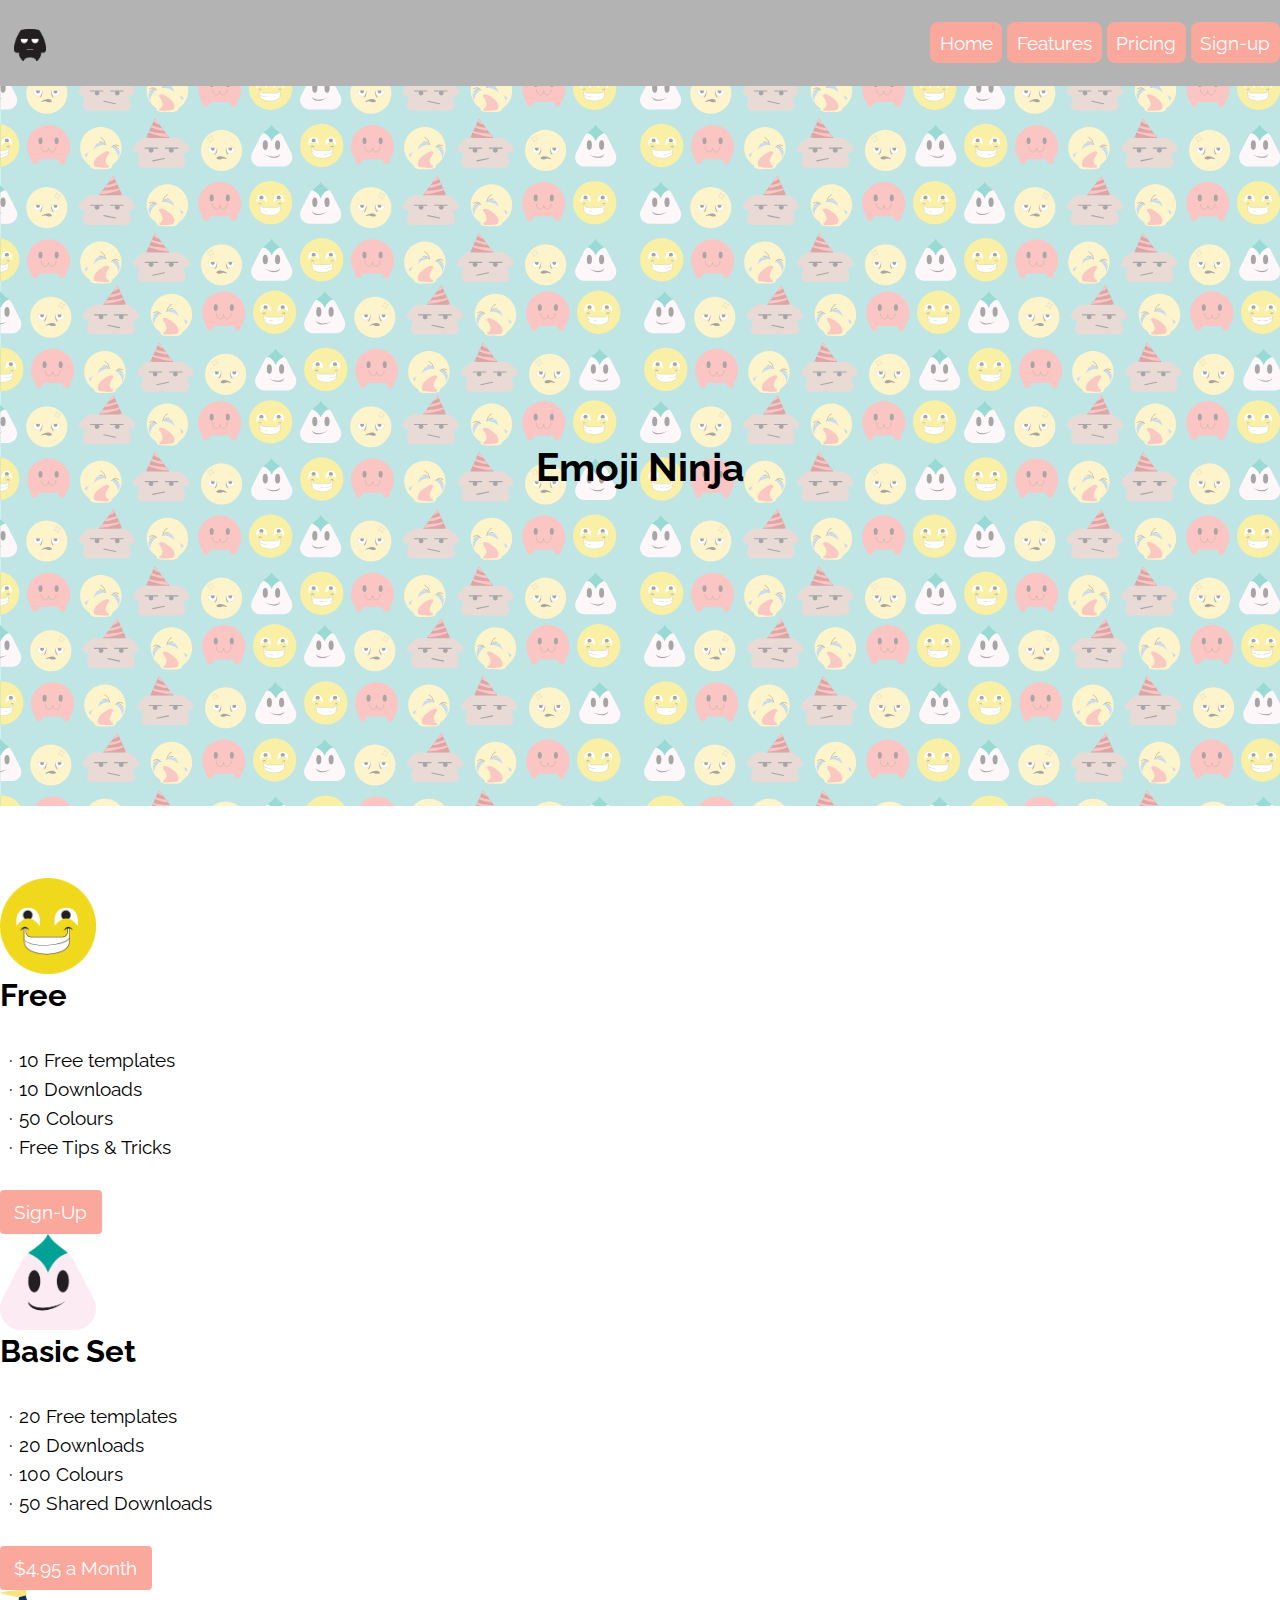
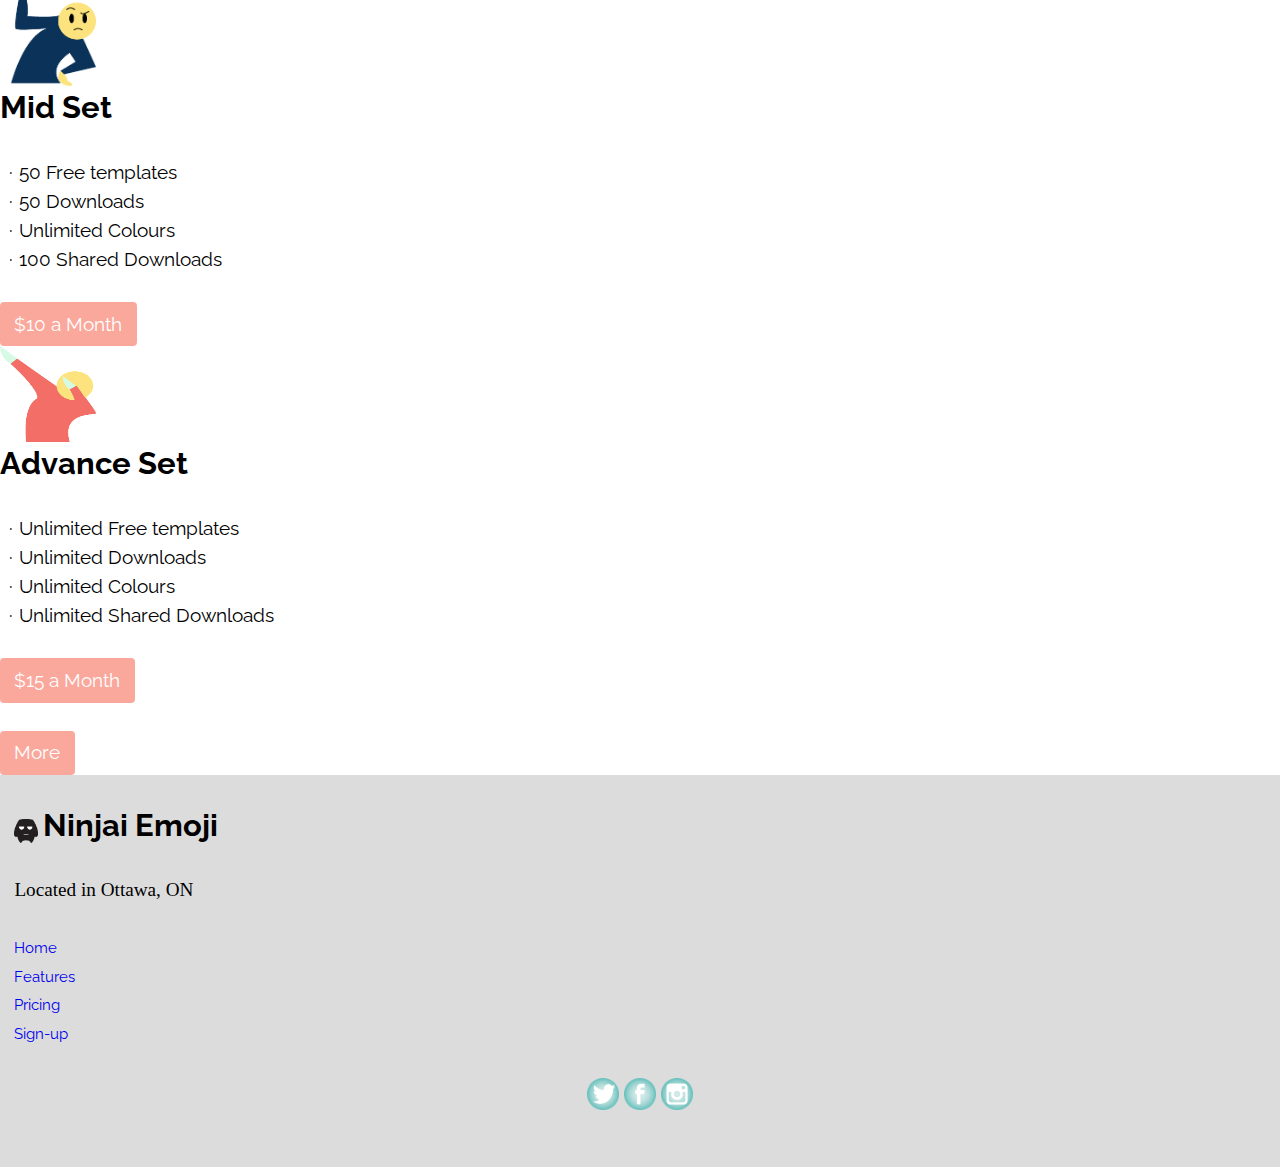
==== pricing.html @ eccdbd59 "fixing pricing page" ====
<!DOCTYPE html>
<html lang="en-ca">
<head>
  <meta charset="utf-8">
  <title>pricing</title>
  <meta name="viewport" content="width=device-width,initial-scale=1">
  <link href="css/modules.css" rel="stylesheet">
  <link href="css/grid.css" rel="stylesheet">
  <link href="css/type.css" rel="stylesheet">
  <link href="css/main.css" rel="stylesheet">
  <link href="https://fonts.googleapis.com/css?family=Raleway:400,700" rel="stylesheet">
</head>
<body>

  <header class="nav pin push-0 pad-t">
    <div class="grid">
      <div class="unit xs-1-2 s-1-2 m-1-2 l-1-2">
        <a href="index.html">
          <i class="gutter-1-2">
            <img class="icon i-32" src="images/logo-icon.png" alt="">
          </i>
        </a>
      </div>
      <div class="unit xs-1-2 s-1-2 unit-m-hidden unit-l-hidden gutter-1-2">
        <nav class="right">
          <div class="dropdown push-1-2">
            <button class="dropbtn">Menu</button>
            <ul class="dropdown-content">
              <li><a href="index.html">Home</a></li>
              <li><a href="tour.html">Features</a></li>
              <li><a href="">Pricing</a></li>
              <li><a href="sign-up.html">Sign-up</a></li>
            </ul>
          </div>
        </nav>
      </div>
      <div class="unit unit-xs-hidden unit-s-hidden m-1-2 l-1-2">
        <nav class="right">
          <ul class="list-group-inline">
            <li><a class="btn btn-link" href="index.html">Home</a></li>
            <li><a class="btn btn-link" href="tour.html">Features</a></li>
            <li><a class="btn btn-link" href="">Pricing</a></li>
            <li><a class="btn btn-link" href="sign-up.html">Sign-up</a></li>
          </ul>
        </nav>
      </div>
    </div>
  </header>

  <main>

    <section class="banner push-1-2 pad-b-2 relative">
      <div class="embed embed-16by9">
        <img class="embed-item" src="images/background-pricing.svg" alt="">
      </div>
      <div class="absolute pin-c w-1 gutter-1-2 center-flow">
        <h1 class="push-1-2 zetta">Emoji Ninja</h1>
      </div>
    </section>

    <section>
      <ul>
        <li class="card">
          <div>
            <i>
              <img class="icon i-96" src="images/icons-happy.png" alt="">
            </i>
            <h2>Free</h2>
            <ul>
              <li>10 Free templates</li>
              <li>10 Downloads</li>
              <li>50 Colours</li>
              <li>Free Tips & Tricks</li>
            </ul>
            <div>
              <a class="btn text-center" href="sign-up.html">Sign-Up</a>
            </div>
          </div>
        </li>

        <li class="card">
          <div>
            <i>
              <img class="icon i-96" src="images/icons-werid.png" alt="">
            </i>
            <h2>Basic Set</h2>
            <ul>
              <li>20 Free templates</li>
              <li>20 Downloads</li>
              <li>100 Colours</li>
              <li>50 Shared Downloads</li>
            </ul>
            <div>
              <a class="btn text-center" href="sign-up.html">$4.95 a Month</a>
            </div>
          </div>
        </li>

        <li class="card">
          <div>
            <i>
              <img class="icon i-96" src="images/icons-what.png" alt="">
            </i>
            <h2>Mid Set</h2>
            <ul>
              <li>50 Free templates</li>
              <li>50 Downloads</li>
              <li>Unlimited Colours</li>
              <li>100 Shared Downloads</li>
            </ul>
            <div>
              <a class="btn text-center" href="sign-up.html">$10 a Month</a>
            </div>
          </div>
        </li>

        <li class="card">
          <div>
            <i>
              <img class="icon i-96" src="images/icons-dab.png" alt="">
            </i>
            <h2>Advance Set</h2>
            <ul>
              <li>Unlimited Free templates</li>
              <li>Unlimited Downloads</li>
              <li>Unlimited Colours</li>
              <li>Unlimited Shared Downloads</li>
            </ul>
            <div>
              <a class="btn text-center" href="sign-up.html">$15 a Month</a>
            </div>
          </div>
        </li>
      </ul>
      <div>
        <a class="btn text-center" href="pricing.html">More</a>
      </div>
    </section>

  </main>

  <footer class="pad-t gutter-1-2 pad-b">

    <i class="inline-block">
      <img class="icon i-24" src="images/logo-icon.png" alt="">
    </i>

    <h2 class="inline-block">Ninjai Emoji</h2>

    <p>Located in Ottawa, ON</p>
    <nav class="micro">
      <ul class="list-group">
        <li><a href="index.html">Home</a></li>
        <li><a href="tour.html">Features</a></li>
        <li><a href="pricing.html">Pricing</a></li>
        <li><a href="sign-up.html">Sign-up</a></li>
      </ul>
    </nav>
    <div class="center-flow push">
      <i>
        <img class="icon i-32" src="images/icons-twitter.png" alt="">
      </i>
      <i>
        <img class="icon i-32" src="images/icons-facebook.png" alt="">
      </i>
      <i>
        <img class="icon i-32" src="images/icons-instagram.png" alt="">
      </i>
    </div>
  </footer>

</body>
</html>
---- css/modules.css ----
/*
 * Modulifier || Code released under the UNLICENSE
 * Code under other copyrights & licenses listed below.
 * https://modulifier.web-dev.tools/#responsive;images;list-group;embed;media-object;icons;hidden;positioning;nice-lists;forms;buttons;accessibility;print
 */

@-moz-viewport { width: device-width; scale: 1; }
@-ms-viewport { width: device-width; scale: 1; }
@-o-viewport { width: device-width; scale: 1; }
@-webkit-viewport { width: device-width; scale: 1; }
@viewport { width: device-width; scale: 1; }

html {
  box-sizing: border-box;
  -moz-text-size-adjust: 100%;
  -ms-text-size-adjust: 100%;
  -webkit-text-size-adjust: 100%;
  text-size-adjust: 100%;
}

*, *::before, *::after {
  box-sizing: inherit;
}

body {
  margin: 0;
}

article,
aside,
details,
figcaption,
figure,
footer,
header,
main,
menu,
nav,
section,
summary {
  display: block;
}

audio,
canvas,
progress,
video {
  display: inline-block;
  vertical-align: baseline;
}

template {
  display: none;
}

details {
  cursor: pointer;
}

audio:not([controls]) {
  display: none;
  height: 0;
}

a,
area,
button,
input,
label,
select,
textarea,
[tabindex] {
  -ms-touch-action: manipulation;
  touch-action: manipulation;
}

img {
  border: 0;
}

.img-flex {
  display: block;
  width: 100%;
}

svg {
  fill: currentColor;
}

svg:not(:root) {
  overflow: hidden;
}

svg.img-flex {
  width: 100%;
  height: 100%;
}

.image-replacement, .ir {
  overflow: hidden;
  direction: ltr;
  text-align: left;
  text-indent: 100%;
  white-space: nowrap;
}

.list-group, .list-group-inline, .list-group--inline {
  padding-left: 0;
  list-style-type: none;
}

.list-group > dd {
  margin-left: 0;
}

.list-group-inline::before,
.list-group-inline::after,
.list-group--inline::before,
.list-group--inline::after {
  content: "";
  display: table;
}

.list-group-inline::after,
.list-group--inline::after {
  clear: both;
}

.list-group-inline > li,
.list-group--inline > li {
  display: inline-block;
}

.list-group-inline > dt,
.list-group--inline > dt {
  clear: left;
  float: left;
  width: 11em;
}

.list-group-inline > dd,
.list-group--inline > dd {
  float: left;
  min-width: 12em;
}

.embed {
  margin-left: 0;
  margin-right: 0;
  overflow: hidden;
  position: relative;
  width: 100%;
}

.embed-1by1, .embed--1by1 {
  padding-top: 100%; /* Square */
}

.embed-4by3, .embed--4by3 {
  padding-top: 75%; /* Traditional TV/computer screens */
}

.embed-iso216, .embed--iso216 {
  padding-top: 70.92%; /* A-standard paper sizes */
}

.embed-3by2, .embed--3by2 {
  padding-top: 66.6%; /* Classic 35 mm film & most digital photos, landscape */
}

.embed-2by3, .embed--2by3 {
  padding-top: 150%; /* Classic 35 mm film & most digital photos, portrait */
}

.embed-golden, .embed--golden {
  padding-top: 61.8%; /* The Golden Ratio */
}

.embed-16by9, .embed--16by9 {
  padding-top: 56.25%; /* HD TV */
}

.embed-185by100, .embed--185by100 {
  padding-top: 54.05%; /* Common widescreen cinema */
}

.embed-24by10, .embed--24by10 {
  padding-top: 41.667%; /* Widescreen cinema: 2.4:1 */
}

.embed-3by1, .embed--3by1 {
  padding-top: 33.3333%; /* Panorama photos */
}

.embed-4by1, .embed--4by1 {
  padding-top: 25%; /* Polyvision */
}

.embed-5by1, .embed--5by1 {
  padding-top: 20%; /* Really wide... */
}

.embed-item, .embed__item {
  min-height: 100%;
  left: 0;
  position: absolute;
  top: 0;
  width: 100%;
}

.media {
  overflow: hidden;
}

.media-img, .media__img {
  float: left;
}

.media-img-reversed, .media__img--reversed {
  float: right;
}

.media-img-stacked, .media__img--stacked {
  float: none;
}

.media-body, .media__body {
  overflow: hidden;
  min-width: 12em; /* Slightly less than 200px, responsiveness built in */
}

.icon {
  display: inline-block;
  position: relative;
  background: transparent none no-repeat center center;
  background-size: contain;
  vertical-align: middle;
}

.i-16, .i--16 {
  height: 16px;
  width: 16px;
}

.i-18, .i--18 {
  height: 18px;
  width: 18px;
}

.i-24, .i--24 {
  height: 24px;
  width: 24px;
}

.i-32, .i--32 {
  height: 32px;
  width: 32px;
}

.i-48, .i--48 {
  height: 48px;
  width: 48px;
}

.i-64, .i--64 {
  height: 64px;
  width: 64px;
}

.i-96, .i--96 {
  height: 96px;
  width: 96px;
}

.i-128, .i--128 {
  height: 128px;
  width: 128px;
}

.i-192, .i--192 {
  height: 192px;
  width: 192px;
}

.i-256, .i--256 {
  height: 256px;
  width: 256px;
}

.icon img,
.icon svg {
  left: 0;
  height: 100%;
  position: absolute;
  top: 0;
  width: 100%;
  fill: currentColor;
}

.icon-label {
  vertical-align: middle;
}

.icon-link,
.icon-link:focus,
.icon-link:hover {
  text-decoration: none;
}

[hidden], .hidden {
  /* stylelint-disable declaration-no-important */
  display: none !important;
  visibility: hidden !important;
  /* stylelint-enable */
}

.visually-hidden {
  height: 1px;
  margin: -1px;
  overflow: hidden;
  padding: 0;
  position: absolute;
  width: 1px;
  border: 0;
  clip: rect(0 0 0 0);
}

.visually-hidden.focusable:active, .visually-hidden.focusable:focus {
  height: auto;
  margin: 0;
  overflow: visible;
  position: static;
  width: auto;
  clip: auto;
}

.invisible {
  visibility: hidden;
}

.chop,
.crop {
  overflow: hidden;
}

.truncate {
  max-width: 100%;
  overflow: hidden;
  width: 100%;
  text-overflow: ellipsis;
  white-space: nowrap;
}

.scrollable {
  max-width: 100%;
  overflow-x: auto;
  overflow-y: hidden;
  -webkit-overflow-scrolling: touch;
}

.clearfix::after {
  content: " ";
  display: block;
  clear: both;
}

.left {
  float: left;
}

.right {
  float: right;
}

.center-text,
.center-flow {
  text-align: center;
}

.center-block {
  margin-left: auto;
  margin-right: auto;
}

.no-auto-margins,
.not-centered {
  margin-left: 0;
  margin-right: 0;
}

.center-content,
.center-content-vertical,
.center-contents,
.center-contents-vertical {
  display: -webkit-flex;
  display: -ms-flexbox;
  display: flex;
  -webkit-justify-content: center;
  -ms-flex-pack: center;
  justify-content: center;
  -webkit-align-items: center;
  -ms-flex-align: center;
  align-items: center;
  -webkit-align-content: center;
  -ms-flex-line-pack: center;
  align-content: center;
  -webkit-flex-direction: column wrap;
  -ms-flex-direction: column wrap;
  flex-flow: column wrap;
}

.center-content-horizontal,
.center-contents-horizontal {
  display: -webkit-flex;
  display: -ms-flexbox;
  display: flex;
  -webkit-justify-content: center;
  -ms-flex-pack: center;
  justify-content: center;
  -webkit-align-items: center;
  -ms-flex-align: center;
  align-items: center;
  -webkit-align-content: center;
  -ms-flex-line-pack: center;
  align-content: center;
  -webkit-flex-direction: row wrap;
  -ms-flex-direction: row wrap;
  flex-flow: row wrap;
}

.inline {
  display: inline;
}

.block {
  display: block;
}

.inline-block, .ib {
  display: inline-block;
}

.valign-top {
  vertical-align: top;
}

.valign-bottom {
  vertical-align: bottom;
}

.valign-middle {
  vertical-align: middle;
}

.fixed {
  position: fixed;
}

.relative {
  position: relative;
}

[class*="pin-"],
.absolute {
  position: absolute;
}

.static {
  position: static;
}

.zindex-1 {
  z-index: 1;
}

.zindex-2 {
  z-index: 2;
}

.zindex-3 {
  z-index: 3;
}

.zindex-1000 {
  z-index: 1000;
}

.pin-top-left,
.pin-left-top,
.pin-tl,
.pin-lt {
  top: 0;
  left: 0;
}

.pin-top-right,
.pin-right-top,
.pin-tr,
.pin-rt {
  top: 0;
  right: 0;
}

.pin-bottom-left,
.pin-left-bottom,
.pin-bl,
.pin-lb {
  bottom: 0;
  left: 0;
}

.pin-bottom-right,
.pin-right-bottom,
.pin-br,
.pin-rb {
  bottom: 0;
  right: 0;
}

.pin-top-center,
.pin-center-top,
.pin-tc,
.pin-ct {
  left: 50%;
  top: 0;
  transform: translateX(-50%);
}

.pin-bottom-center,
.pin-center-bottom,
.pin-bc,
.pin-cb {
  bottom: 0;
  left: 50%;
  transform: translateX(-50%);
}

.pin-center-left,
.pin-left-center,
.pin-cl,
.pin-lc {
  left: 0;
  top: 50%;
  transform: translateY(-50%);
}

.pin-center-right,
.pin-right-center,
.pin-cr,
.pin-rc {
  right: 0;
  top: 50%;
  transform: translateY(-50%);
}

.pin-center, .pin-c {
  left: 50%;
  top: 50%;
  transform: translate(-50%, -50%);
}

.width-quarter, .w-1-4 {
  width: 25%;
}

.width-half, .w-1-2 {
  width: 50%;
}

.width-full, .w-1 {
  width: 100%;
}

.height-quarter, .h-1-4 {
  height: 25%;
}

.height-half, .h-1-2 {
  height: 50%;
}

.height-full, .h-1 {
  height: 100%;
}

ul {
  list-style-type: none;
}

ul > li::before {
  content: "·";
  float: left;
  margin-left: -1.6em;
  width: 1.3em;
  text-align: right;
}

ol {
  counter-reset: ol-simple-numbers;
  list-style-type: none;
}

ol > li::before {
  float: left;
  margin-left: -1.6em;
  width: 1.3em;
  counter-increment: ol-simple-numbers;
  content: counter(ol-simple-numbers);
  text-align: right;
}

.list-group > li::before,
.list-group-inline > li::before,
.list-group--inline > li::before {
  content: none;
}

/* stylelint-disable no-descending-specificity */

/*
 * (c) Nicolas Gallagher and Jonathan Neal of Normalize.css || MIT License
 *     https://necolas.github.io/normalize.css/
 */

button,
input,
optgroup,
select,
textarea {
  color: inherit;
  font: inherit;
  margin: 0;
}

button,
input {
  overflow: visible;
}

button,
select {
  text-transform: none;
}

button,
html [type="button"],
[type="reset"],
[type="submit"] {
  -webkit-appearance: button;
  cursor: pointer;
}

button[disabled],
html input[disabled] {
  cursor: default;
}

button::-moz-focus-inner,
input::-moz-focus-inner {
  border: 0;
  padding: 0;
}

[type="checkbox"],
[type="radio"] {
  opacity: 0;
  position: absolute;
  height: 1px;
  width: 1px;
}

[type="number"]::-webkit-inner-spin-button,
[type="number"]::-webkit-outer-spin-button {
  height: auto;
}

[type="search"]::-webkit-search-cancel-button,
[type="search"]::-webkit-search-decoration {
  -webkit-appearance: none;
}

fieldset {
  padding-left: 0;
  padding-right: 0;

  border: 0;
  border-top: 2px solid #666;
}

legend {
  color: inherit;
  display: table;
  max-width: 100%;
  padding: 0 .3em 0 0;
  white-space: normal;

  border: 0;

  font-weight: bold;
}

optgroup {
  font-weight: bold;
}

::-webkit-input-placeholder {
  color: inherit;
  opacity: .54;
}

::-webkit-file-upload-button {
  -webkit-appearance: button;
  font: inherit;
}

/* End Normalize.css code */

label,
.label-block {
  display: block;
  cursor: pointer;
}

[type="checkbox"] + label,
[type="radio"] + label,
.label-inline {
  display: inline-block;
}

input:not([type]),
[type="text"],
[type="number"],
[type="search"],
[type="url"],
[type="email"],
[type="password"],
[type="tel"],
[type="datetime-local"],
[type="month"],
[type="week"],
[type="date"],
[type="time"],
[type="range"],
select,
textarea {
  -moz-appearance: none;
  -webkit-appearance: none;
  appearance: none;
}

input,
textarea {
  display: block;
  width: 100%;

  background-color: #fff;
  border: 2px solid #666;
  border-radius: 0;

  vertical-align: middle;
}

label {
  vertical-align: middle;
}

textarea {
  max-width: 100%;
  min-height: 4em;
  overflow: auto;
}

[type="color"] {
  display: inline-block;
  width: 2em;
}

select {
  display: block;
  width: 100%;

  background-image: url("data:image/svg+xml,%3Csvg xmlns='http://www.w3.org/2000/svg' width='256' height='256' viewBox='0 0 256 256'%3E%3Cpath fill='none' stroke='%23000' stroke-miterlimit='10' stroke-width='70' d='M36.3 82.1l91.9 91.8 91.5-91.8'/%3E%3C/svg%3E");
  background-repeat: no-repeat;
  background-position: calc(100% - .4em) center;
  background-size: 18px auto;
  background-color: #fff;
  border: 2px solid #666;
  border-radius: 0;
}

[type="checkbox"] + label::before {
  content: " ";
  display: inline-block;
  height: 1.8em;
  margin-right: .3em;
  position: relative;
  vertical-align: middle;
  top: -.1em;
  width: 1.8em;

  background-color: #fff;
  background-size: cover;
  border: 2px solid #666;

  line-height: inherit;
}

[type="checkbox"]:checked + label::before {
  background-image: url("data:image/svg+xml,%3Csvg xmlns='http://www.w3.org/2000/svg' width='256' height='256' viewBox='0 0 256 256'%3E%3Cpath fill='none' stroke='%23000' stroke-miterlimit='10' stroke-width='50' d='M49.9 130.1l50.8 50.7L206.1 75.2'/%3E%3C/svg%3E");
}

[type="checkbox"]:focus + label::before {
  outline: 3px solid #000;
  z-index: 1000;
}

[type="radio"] + label::before {
  content: " ";
  display: inline-block;
  height: 1.8em;
  margin-right: .3em;
  position: relative;
  vertical-align: middle;
  top: -.1em;
  width: 1.8em;

  background-color: #fff;
  background-size: cover;
  border: 2px solid #666;
  border-radius: 50%;

  line-height: inherit;
}

[type="radio"]:checked + label::before {
  background-image: url("data:image/svg+xml,%3Csvg xmlns='http://www.w3.org/2000/svg' width='256' height='256' viewBox='0 0 256 256'%3E%3Ccircle cx='128' cy='128' r='70.4'/%3E%3C/svg%3E");
}

[type="radio"]:focus + label::before,
[type="radio"] + label:focus::before {
  box-shadow: 0 0 0 3px #000;
  z-index: 1000;
}

[type="range"] {
  border: 0;
  background-color: #fff;
}

[type="range"]::-webkit-slider-runnable-track {
  height: 6px;

  -webkit-appearance: none;
  appearance: none;
  background-color: #ccc;
  border: 0;
  border-radius: 3px;
}

[type="range"]:active::-webkit-slider-runnable-track {
  background-color: #ccc;
}

[type="range"]::-moz-range-track {
  height: 6px;

  -moz-appearance: none;
  appearance: none;
  background-color: #ccc;
  border: 0;
  border-radius: 3px;
}

[type="range"]:active::-moz-range-track {
  background-color: #ccc;
}

[type="range"]::-ms-track {
  height: 6px;

  -ms-appearance: none;
  appearance: none;
  background-color: #ccc;
  border: 0;
  border-radius: 3px;
}

[type="range"]:active::-ms-track {
  background-color: #ccc;
}

[type="range"]::-webkit-slider-thumb {
  margin-top: -4px;
  height: 16px;
  width: 16px;

  -webkit-appearance: none;
  appearance: none;
  background-color: #000;
  border: none;
  border-radius: 50%;
}

[type="range"]:hover::-webkit-slider-thumb {
  background-color: #000;
}

[type="range"]:active::-webkit-slider-thumb {
  background-color: #000;
}

[type="range"]::-moz-range-thumb {
  margin-top: -4px;
  height: 16px;
  width: 16px;

  -webkit-appearance: none;
  appearance: none;
  background-color: #000;
  border: none;
  border-radius: 50%;
}

[type="range"]:hover::-moz-range-thumb {
  background-color: #000;
}

[type="range"]:active::-moz-range-thumb {
  background-color: #000;
}

[type="range"]::-ms-thumb {
  margin-top: -4px;
  height: 16px;
  width: 16px;

  -webkit-appearance: none;
  appearance: none;
  background-color: #000;
  border: none;
  border-radius: 50%;
}

[type="range"]:hover::-ms-thumb {
  background-color: #000;
}

[type="range"]:active::-ms-thumb {
  background-color: #000;
}

[type="checkbox"].hide-custom-input + label::before,
[type="checkbox"] + .hide-custom-input::before,
[type="radio"].hide-custom-input + label::before,
[type="radio"] + .hide-custom-input::before {
  content: none;
  display: none;
}

/* stylelint-enable */

.link-box {
  display: block;
  text-decoration: none;
}

button,
.btn {
  cursor: pointer;
  display: inline-block;
  margin: 0;
  overflow: visible;
  padding: .375em .75em .42em;
  -webkit-appearance: none;
  -moz-appearance: none;
  appearance: none;
  background-color: #333;
  border-radius: 4px;
  border: 3px solid #333;
  color: #fff;
  font: inherit;
  text-decoration: none;
  text-transform: none;
}

button::-moz-focus-inner {
  border: 0;
  padding: 0;
}

button:focus,
button:hover,
.btn:focus,
.btn:hover {
  background-color: #000;
  border-color: #000;
  color: #fff;
}

button[disabled] {
  cursor: default;
}

.btn-light, .btn--light {
  background-color: #e2e2e2;
  border-color: #e2e2e2;
  color: #000;
}

.btn-light:focus,
.btn-light:hover,
.btn--light:focus,
.btn--light:hover {
  background-color: #666;
  border-color: #666;
  color: #fff;
}

.btn-ghost,
.btn--ghost {
  background-color: transparent;
  border-color: #333;
  color: #000;
}

.btn-ghost:focus,
.btn-ghost:hover,
.btn--ghost:focus,
.btn--ghost:hover {
  background-color: #e2e2e2;
  border-color: #000;
  color: #000;
}

.btn-link {
  display: inline;
  padding: 0;
  background-color: transparent;
  border-radius: 0;
  border: 0;
  color: inherit;
}

.btn-link:focus,
.btn-link:hover {
  background-color: transparent;
  color: inherit;
}

a:hover, a:active {
  outline: none;
}

a:focus,
[tabindex="0"]:focus,
details:focus,
summary:focus,
input:focus,
textarea:focus,
button:focus,
select:focus {
  outline: 3px solid #000;
  outline-offset: 0;
}

a:focus, [tabindex="0"]:focus {
  outline-offset: 3px;
}

.skip-links {
  margin: 0;
  padding: 0;
  list-style-type: none;
}

.skip-links > li::before {
  content: none; /* Remove the bullets if nice lists is selected */
}

.skip-links a,
.skip-links button {
  padding: .5em .75em;
  position: absolute;
  top: -10em;
  z-index: 10000; /* To make sure they're always on top */
  background-color: #000;
  border: 0;
  color: #fff;
  font-size: 1.125rem;
  font-weight: bold;
  text-decoration: none;
}

.skip-links a:focus,
.skip-links button:focus {
  outline-offset: 3px;
  top: 0;
}

[aria-busy="true"] {
  cursor: progress;
}

[aria-controls] {
  cursor: pointer;
}

[aria-disabled] {
  cursor: default;
}

.print-only {
  display: none;
  visibility: hidden;
}

@media print {

  .no-print {
    display: none;
    visibility: hidden;
  }

  .print-only {
    display: block;
    visibility: visible;
  }

  /*
   * (c) HTML5 Boilerplate || MIT License
   *     https://html5boilerplate.com/
   */

  /* stylelint-disable declaration-no-important */

  *, *::before, *::after, *::first-letter, *::first-line {
    background: none transparent !important;
    color: #000 !important;
    box-shadow: none !important;
    text-shadow: none !important;
  }

  /* stylelint-enable */

  a, a:visited {
    text-decoration: underline;
  }

  a[href]::after {
    content: " (" attr(href) ")";
  }

  abbr[title]::after {
    content: " (" attr(title) ")";
  }

  a[href^="#"]::after,
  a[href^="javascript:"]::after {
    content: "";
  }

  pre, blockquote {
    page-break-inside: avoid;
  }

  thead {
    display: table-header-group;
  }

  tr, img {
    page-break-inside: avoid;
  }

  p, h1, h2, h3, h4, h5, h6 {
    orphans: 3;
    widows: 3;
  }

  h1, h2, h3, h4, h5, h6 {
    page-break-after: avoid;
  }

  /* End HTML5 Boilerplate code */
}
---- css/grid.css ----
/*
  Gridifier || Code released under the UNLICENSE
  https://gridifier.web-dev.tools/#xs,4,0,0,0;s,4,25,0,0;m,4,38,1,1;l,4,60,1,1
*/

.grid {
  margin: 0;
  padding: 0;
  letter-spacing: -.31em;
  text-rendering: optimizeSpeed;
  display: -webkit-flex;
  display: -ms-flexbox;
  display: flex;
  -webkit-flex-flow: row wrap;
  -ms-flex-flow: row wrap;
  flex-flow: row wrap;
}

.grid-bottom {
  -webkit-align-items: flex-end;
  -ms-align-items: flex-end;
  align-items: flex-end;
}

.grid-middle {
  -webkit-align-items: center;
  -ms-align-items: center;
  align-items: center;
}

.grid-stretch {
  -webkit-align-items: stretch;
  -ms-align-items: stretch;
  align-items: stretch;
}

.opera-only :-o-prefocus,
.grid {
  word-spacing: -.43em;
}

.unit {
  letter-spacing: normal;
  text-rendering: auto;
  vertical-align: top;
  word-spacing: normal;
  display: inline-block;
  visibility: visible;
}

.grid-bottom .unit {
  vertical-align: bottom;
}

.grid-middle .unit {
  vertical-align: middle;
}

[class*="unit-push-"],
[class*="unit-pull-"] {
  position: relative;
}

.unit-xs-hidden {
  display: none;
  visibility: hidden;
}

.unit-xs-centered {
  margin: 0 auto;
}

.unit-xs-1,
.xs-1 {
  display: block;
  visibility: visible;
  width: 100%;
}

.unit-xs-1-2,
.xs-1-2 {
  width: 50%;
}

.unit-xs-1-3,
.xs-1-3 {
  width: 33.3333%;
}

.unit-xs-2-3,
.xs-2-3 {
  width: 66.6667%;
}

.unit-xs-1-4,
.xs-1-4 {
  width: 25%;
}

.unit-xs-3-4,
.xs-3-4 {
  width: 75%;
}

.unit-xs-1-2,
.xs-1-2,
.unit-xs-1-3,
.xs-1-3,
.unit-xs-2-3,
.xs-2-3,
.unit-xs-1-4,
.xs-1-4,
.unit-xs-3-4,
.xs-3-4 {
  display: inline-block;
  visibility: visible;
}

@media only screen and (min-width: 25em) {

  .unit-s-hidden {
    display: none;
    visibility: hidden;
  }

  .unit-s-centered {
    margin: 0 auto;
  }

  .unit-s-1,
  .s-1 {
    display: block;
    visibility: visible;
    width: 100%;
  }

  .unit-s-1-2,
  .s-1-2 {
    width: 50%;
  }

  .unit-s-1-3,
  .s-1-3 {
    width: 33.3333%;
  }

  .unit-s-2-3,
  .s-2-3 {
    width: 66.6667%;
  }

  .unit-s-1-4,
  .s-1-4 {
    width: 25%;
  }

  .unit-s-3-4,
  .s-3-4 {
    width: 75%;
  }

  .unit-s-1-2,
  .s-1-2,
  .unit-s-1-3,
  .s-1-3,
  .unit-s-2-3,
  .s-2-3,
  .unit-s-1-4,
  .s-1-4,
  .unit-s-3-4,
  .s-3-4 {
    display: inline-block;
    visibility: visible;
  }

}

@media only screen and (min-width: 38em) {

  .unit-m-hidden {
    display: none;
    visibility: hidden;
  }

  .unit-m-centered {
    margin: 0 auto;
  }

  .unit-m-1,
  .m-1 {
    display: block;
    visibility: visible;
    width: 100%;
  }

  .unit-offset-m-0 {
    margin-left: 0;
  }

  .unit-push-m-0,
  .unit-pull-m-0 {
    left: 0;
  }

  .unit-m-1-2,
  .m-1-2 {
    width: 50%;
  }

  .unit-offset-m-1-2 {
    margin-left: 50%;
  }

  .unit-push-m-1-2 {
    left: 50%;
  }

  .unit-pull-m-1-2 {
    left: -50%;
  }

  .unit-m-1-3,
  .m-1-3 {
    width: 33.3333%;
  }

  .unit-offset-m-1-3 {
    margin-left: 33.3333%;
  }

  .unit-push-m-1-3 {
    left: 33.3333%;
  }

  .unit-pull-m-1-3 {
    left: -33.3333%;
  }

  .unit-m-2-3,
  .m-2-3 {
    width: 66.6667%;
  }

  .unit-offset-m-2-3 {
    margin-left: 66.6667%;
  }

  .unit-push-m-2-3 {
    left: 66.6667%;
  }

  .unit-pull-m-2-3 {
    left: -66.6667%;
  }

  .unit-m-1-4,
  .m-1-4 {
    width: 25%;
  }

  .unit-offset-m-1-4 {
    margin-left: 25%;
  }

  .unit-push-m-1-4 {
    left: 25%;
  }

  .unit-pull-m-1-4 {
    left: -25%;
  }

  .unit-m-3-4,
  .m-3-4 {
    width: 75%;
  }

  .unit-offset-m-3-4 {
    margin-left: 75%;
  }

  .unit-push-m-3-4 {
    left: 75%;
  }

  .unit-pull-m-3-4 {
    left: -75%;
  }

  .unit-m-1-2,
  .m-1-2,
  .unit-m-1-3,
  .m-1-3,
  .unit-m-2-3,
  .m-2-3,
  .unit-m-1-4,
  .m-1-4,
  .unit-m-3-4,
  .m-3-4 {
    display: inline-block;
    visibility: visible;
  }

}

@media only screen and (min-width: 60em) {

  .unit-l-hidden {
    display: none;
    visibility: hidden;
  }

  .unit-l-centered {
    margin: 0 auto;
  }

  .unit-l-1,
  .l-1 {
    display: block;
    visibility: visible;
    width: 100%;
  }

  .unit-offset-l-0 {
    margin-left: 0;
  }

  .unit-push-l-0,
  .unit-pull-l-0 {
    left: 0;
  }

  .unit-l-1-2,
  .l-1-2 {
    width: 50%;
  }

  .unit-offset-l-1-2 {
    margin-left: 50%;
  }

  .unit-push-l-1-2 {
    left: 50%;
  }

  .unit-pull-l-1-2 {
    left: -50%;
  }

  .unit-l-1-3,
  .l-1-3 {
    width: 33.3333%;
  }

  .unit-offset-l-1-3 {
    margin-left: 33.3333%;
  }

  .unit-push-l-1-3 {
    left: 33.3333%;
  }

  .unit-pull-l-1-3 {
    left: -33.3333%;
  }

  .unit-l-2-3,
  .l-2-3 {
    width: 66.6667%;
  }

  .unit-offset-l-2-3 {
    margin-left: 66.6667%;
  }

  .unit-push-l-2-3 {
    left: 66.6667%;
  }

  .unit-pull-l-2-3 {
    left: -66.6667%;
  }

  .unit-l-1-4,
  .l-1-4 {
    width: 25%;
  }

  .unit-offset-l-1-4 {
    margin-left: 25%;
  }

  .unit-push-l-1-4 {
    left: 25%;
  }

  .unit-pull-l-1-4 {
    left: -25%;
  }

  .unit-l-3-4,
  .l-3-4 {
    width: 75%;
  }

  .unit-offset-l-3-4 {
    margin-left: 75%;
  }

  .unit-push-l-3-4 {
    left: 75%;
  }

  .unit-pull-l-3-4 {
    left: -75%;
  }

  .unit-l-1-2,
  .l-1-2,
  .unit-l-1-3,
  .l-1-3,
  .unit-l-2-3,
  .l-2-3,
  .unit-l-1-4,
  .l-1-4,
  .unit-l-3-4,
  .l-3-4 {
    display: inline-block;
    visibility: visible;
  }

}

.unit-content-distribute,
.content-distribute {
  display: -ms-flexbox;
  display: -webkit-flex;
  display: flex;
  -ms-flex-direction: column;
  -webkit-flex-direction: column;
  flex-direction: column;
  -ms-flex-pack: justify;
  -webkit-justify-content: space-between;
  justify-content: space-between;
}

.unit-content-center,
.unit-content-center-vertical {
  display: -webkit-flex;
  display: -ms-flexbox;
  display: flex;
  -webkit-justify-content: center;
  -ms-flex-pack: center;
  justify-content: center;
  -webkit-align-items: center;
  -ms-flex-align: center;
  align-items: center;
  -webkit-align-content: center;
  -ms-flex-line-pack: center;
  align-content: center;
  -webkit-flex-direction: column wrap;
  -ms-flex-direction: column wrap;
  flex-flow: column wrap;
}

.unit-content-center-horizontal {
  display: -webkit-flex;
  display: -ms-flexbox;
  display: flex;
  -webkit-justify-content: center;
  -ms-flex-pack: center;
  justify-content: center;
  -webkit-align-items: center;
  -ms-flex-align: center;
  align-items: center;
  -webkit-align-content: center;
  -ms-flex-line-pack: center;
  align-content: center;
  -webkit-flex-direction: row wrap;
  -ms-flex-direction: row wrap;
  flex-flow: row wrap;
}

.content-fill,
.content-stretch {
  -ms-flex-grow: 2;
  -webkit-flex-grow: 2;
  flex-grow: 2;
  max-width: 100%; /* @bugfix: IE 10, 11 */
}

.content-shrink {
  -ms-align-self: center;
  -webkit-align-self: center;
  align-self: center;
}
---- css/type.css ----
/*
  Typografier || Code released under the UNLICENSE
  https://typografier.web-dev.tools/#0,100,1.3,1.067,0;38,110,1.4,1.125,1;60,120,1.5,1.125,1;90,130,1.5,1.125,1
*/

html {
  font-size: 100%;
  line-height: 1.3;
}

a {
  background-color: transparent;
  -webkit-text-decoration-skip: objects;
}

sub,
sup {
  font-size: 75%;
  line-height: 1px;
  position: relative;
  vertical-align: baseline;
}

sup {
  top: -.5em;
}

sub {
  bottom: -.25em;
}

pre,
code,
kbd,
samp {
  font-size: 100%;
}

abbr[title] {
  border-bottom: none;
  text-decoration: underline;
  text-decoration: underline dotted;
}

b,
strong {
  font-weight: bold;
}

dfn,
caption {
  font-style: italic;
}

hr {
  border: 0;
  border-top: 2px solid #000;
  height: 0;
}

table {
  border-collapse: collapse;
  border-spacing: 0;
  width: 100%;
  table-layout: fixed;
}

caption {
  text-align: left;
}

th,
td {
  border-bottom: 1px solid #000;
  text-align: left;
  vertical-align: top;
}

thead th {
  vertical-align: bottom;

  border-bottom-width: 2px;
}

.text-left {
  text-align: left;
}

.text-right {
  text-align: right;
}

.text-center {
  text-align: center;
}

.normal {
  font-weight: normal;
  font-style: normal;
}

.not-bold {
  font-weight: normal;
}

.not-italic {
  font-style: normal;
}

.bold {
  font-weight: bold;
}

.italic {
  font-style: italic;
}

.text-upper {
  text-transform: uppercase;
}

.text-lower {
  text-transform: lowercase;
}

.wrapper {
  margin-left: auto;
  margin-right: auto;
  max-width: 52em;
  width: 100%;
}

.wrapper-no-center {
  max-width: 52em;
  width: 100%;
}

.max-length {
  margin-left: auto;
  margin-right: auto;
  max-width: 36em;
  width: 100%;
}

.max-length-no-center {
  max-width: 36em;
  width: 100%;
}

h1,
h2,
h3,
h4,
h5,
h6,
p,
ul,
ol,
dl,
dd,
figure,
blockquote,
details,
hr,
fieldset,
pre,
table,
caption {
  margin: 0 0 1.3rem;
}

.yotta {
  font-size: 1.5745rem;
  line-height: 2.275rem;
}

.zetta {
  font-size: 1.4757rem;
  line-height: 1.95rem;
}

h1,
.exa {
  font-size: 1.383rem;
  line-height: 1.95rem;
}

h2,
.peta {
  font-size: 1.2962rem;
  line-height: 1.95rem;
}

h3,
.tera {
  font-size: 1.2148rem;
  line-height: 1.625rem;
}

h4,
.giga {
  font-size: 1.1385rem;
  line-height: 1.625rem;
}

h5,
.mega {
  font-size: 1.067rem;
  line-height: 1.625rem;
}

h6,
.kilo,
input,
textarea {
  font-size: 1rem;
  line-height: 1.3rem;
}

small,
.milli {
  font-size: .9372rem;
  line-height: 1.3rem;
}

.micro {
  font-size: .8784rem;
  line-height: 1.3rem;
}

ul {
  padding-left: 1em;
}

ol {
  padding-left: 1.6em;
}

input,
option,
select {
  height: calc(1.3rem + .1625rem + .1625rem);
}

[type="color"] {
  width: calc(1.3rem + .1625rem + .1625rem);
}

[type="checkbox"],
[type="radio"] {
  display: inline-block;
  height: auto;
  width: auto;
}

.push {
  margin-bottom: 1.3rem;
}

.push-none,
.push-0 {
  margin-bottom: 0;
}

.push-double,
.push-2 {
  margin-bottom: 2.6rem;
}

.push-half,
.push-1-2 {
  margin-bottom: .65rem;
}

.push-quarter,
.push-1-4 {
  margin-bottom: .325rem;
}

.push-eighth,
.push-1-8 {
  margin-bottom: .1625rem;
}

.push-right-eighth,
.push-r-1-8 {
  margin-right: .1625rem;
}

.push-right-quarter,
.push-r-1-4 {
  margin-right: .325rem;
}

.push-right-half,
.push-r-1-2 {
  margin-right: .65rem;
}

.push-right,
.push-r {
  margin-right: 1.3rem;
}

.pad-top,
.pad-t {
  padding-top: 1.3rem;
}

.pad-bottom,
.pad-b {
  padding-bottom: 1.3rem;
}

.pad-top-double,
.pad-t-2 {
  padding-top: 2.6rem;
}

.pad-bottom-double,
.pad-b-2 {
  padding-bottom: 2.6rem;
}

.pad-top-half,
.pad-t-1-2 {
  padding-top: .65rem;
}

.pad-bottom-half,
.pad-b-1-2 {
  padding-bottom: .65rem;
}

.pad-top-quarter,
.pad-t-1-4 {
  padding-top: .325rem;
}

.pad-bottom-quarter,
.pad-b-1-4 {
  padding-bottom: .325rem;
}

.pad-top-eighth,
.pad-t-1-8 {
  padding-top: .1625rem;
}

.pad-bottom-eighth,
.pad-b-1-8 {
  padding-bottom: .1625rem;
}

.island {
  padding: 1.3rem;
}

.island-double,
.island-2 {
  padding: 2.6rem;
}

.island-half,
.island-1-2 {
  padding: .65rem;
}

.island-quarter,
.island-1-4,
td,
table th {
  padding: .325rem;
}

.island-eighth,
.island-1-8,
input,
textarea {
  padding: .1625rem;
}

.gutter {
  padding-left: 1.3rem;
  padding-right: 1.3rem;
}

.gutter-double,
.gutter-2 {
  padding-left: 2.6rem;
  padding-right: 2.6rem;
}

.gutter-half,
.gutter-1-2 {
  padding-left: .65rem;
  padding-right: .65rem;
}

.gutter-quarter,
.gutter-1-4,
caption {
  padding-left: .325rem;
  padding-right: .325rem;
}

.gutter-eighth,
.gutter-1-8 {
  padding-left: .1625rem;
  padding-right: .1625rem;
}

select {
  padding: 0 .1625rem;
}

fieldset {
  padding: .325rem 0;

  border: 0;
  border-top: 2px solid #000;
}

legend {
  padding-right: .325rem;
}

@media only screen and (min-width: 38em) {

  html {
    font-size: 110%;
    line-height: 1.4;
  }

  h1,
  h2,
  h3,
  h4,
  h5,
  h6,
  p,
  ul,
  ol,
  dl,
  dd,
  figure,
  blockquote,
  details,
  hr,
  fieldset,
  pre,
  table,
  caption {
    margin: 0 0 1.4rem;
  }

  .yotta {
    font-size: 2.2807rem;
    line-height: 3.15rem;
  }

  .zetta {
    font-size: 2.0273rem;
    line-height: 2.8rem;
  }

  h1,
  .exa {
    font-size: 1.802rem;
    line-height: 2.45rem;
  }

  h2,
  .peta {
    font-size: 1.6018rem;
    line-height: 2.1rem;
  }

  h3,
  .tera {
    font-size: 1.4238rem;
    line-height: 2.1rem;
  }

  h4,
  .giga {
    font-size: 1.2656rem;
    line-height: 1.75rem;
  }

  h5,
  .mega {
    font-size: 1.125rem;
    line-height: 1.75rem;
  }

  h6,
  .kilo,
  input,
  textarea {
    font-size: 1rem;
    line-height: 1.4rem;
  }

  small,
  .milli {
    font-size: .8889rem;
    line-height: 1.4rem;
  }

  .micro {
    font-size: .7901rem;
    line-height: 1.4rem;
  }

  ul,
  ol {
    padding-left: 0;
  }

  ul ul,
  ol ul {
    padding-left: 1em;
  }

  ol ol,
  ul ol {
    padding-left: 1.6em;
  }

  .hang-punc {
    float: left;
    margin-left: -1.4em;
    text-align: right;
    width: 1.3em;
  }

  table {
    margin-left: -.35rem;
    margin-right: -.35rem;
    width: calc(100% + .35rem + .35rem);
  }

  input,
  option,
  select {
    height: calc(1.4rem + .175rem + .175rem);
  }

  [type="color"] {
    width: calc(1.4rem + .175rem + .175rem);
  }

  [type="checkbox"],
  [type="radio"] {
    display: inline-block;
    height: auto;
    width: auto;
  }

  .push {
    margin-bottom: 1.4rem;
  }

  .push-none,
  .push-0 {
    margin-bottom: 0;
  }

  .push-double,
  .push-2 {
    margin-bottom: 2.8rem;
  }

  .push-half,
  .push-1-2 {
    margin-bottom: .7rem;
  }

  .push-quarter,
  .push-1-4 {
    margin-bottom: .35rem;
  }

  .push-eighth,
  .push-1-8 {
    margin-bottom: .175rem;
  }

  .push-right-eighth,
  .push-r-1-8 {
    margin-right: .175rem;
  }

  .push-right-quarter,
  .push-r-1-4 {
    margin-right: .35rem;
  }

  .push-right-half,
  .push-r-1-2 {
    margin-right: .7rem;
  }

  .push-right,
  .push-r {
    margin-right: 1.4rem;
  }

  .pad-top,
  .pad-t {
    padding-top: 1.4rem;
  }

  .pad-bottom,
  .pad-b {
    padding-bottom: 1.4rem;
  }

  .pad-top-double,
  .pad-t-2 {
    padding-top: 2.8rem;
  }

  .pad-bottom-double,
  .pad-b-2 {
    padding-bottom: 2.8rem;
  }

  .pad-top-half,
  .pad-t-1-2 {
    padding-top: .7rem;
  }

  .pad-bottom-half,
  .pad-b-1-2 {
    padding-bottom: .7rem;
  }

  .pad-top-quarter,
  .pad-t-1-4 {
    padding-top: .35rem;
  }

  .pad-bottom-quarter,
  .pad-b-1-4 {
    padding-bottom: .35rem;
  }

  .pad-top-eighth,
  .pad-t-1-8 {
    padding-top: .175rem;
  }

  .pad-bottom-eighth,
  .pad-b-1-8 {
    padding-bottom: .175rem;
  }

  .island {
    padding: 1.4rem;
  }

  .island-double,
  .island-2 {
    padding: 2.8rem;
  }

  .island-half,
  .island-1-2 {
    padding: .7rem;
  }

  .island-quarter,
  .island-1-4,
  td,
  table th {
    padding: .35rem;
  }

  .island-eighth,
  .island-1-8,
  input,
  textarea {
    padding: .175rem;
  }

  .gutter {
    padding-left: 1.4rem;
    padding-right: 1.4rem;
  }

  .gutter-double,
  .gutter-2 {
    padding-left: 2.8rem;
    padding-right: 2.8rem;
  }

  .gutter-half,
  .gutter-1-2 {
    padding-left: .7rem;
    padding-right: .7rem;
  }

  .gutter-quarter,
  .gutter-1-4,
  caption {
    padding-left: .35rem;
    padding-right: .35rem;
  }

  .gutter-eighth,
  .gutter-1-8 {
    padding-left: .175rem;
    padding-right: .175rem;
  }

  select {
    padding: 0 .175rem;
  }

  fieldset {
    padding: .35rem 0;

    border: 0;
    border-top: 2px solid #000;
  }

  legend {
    padding-right: .35rem;
  }

}

@media only screen and (min-width: 60em) {

  html {
    font-size: 120%;
    line-height: 1.5;
  }

  h1,
  h2,
  h3,
  h4,
  h5,
  h6,
  p,
  ul,
  ol,
  dl,
  dd,
  figure,
  blockquote,
  details,
  hr,
  fieldset,
  pre,
  table,
  caption {
    margin: 0 0 1.5rem;
  }

  .yotta {
    font-size: 2.2807rem;
    line-height: 3rem;
  }

  .zetta {
    font-size: 2.0273rem;
    line-height: 3rem;
  }

  h1,
  .exa {
    font-size: 1.802rem;
    line-height: 2.625rem;
  }

  h2,
  .peta {
    font-size: 1.6018rem;
    line-height: 2.25rem;
  }

  h3,
  .tera {
    font-size: 1.4238rem;
    line-height: 1.875rem;
  }

  h4,
  .giga {
    font-size: 1.2656rem;
    line-height: 1.875rem;
  }

  h5,
  .mega {
    font-size: 1.125rem;
    line-height: 1.5rem;
  }

  h6,
  .kilo,
  input,
  textarea {
    font-size: 1rem;
    line-height: 1.5rem;
  }

  small,
  .milli {
    font-size: .8889rem;
    line-height: 1.5rem;
  }

  .micro {
    font-size: .7901rem;
    line-height: 1.5rem;
  }

  ul,
  ol {
    padding-left: 0;
  }

  ul ul,
  ol ul {
    padding-left: 1em;
  }

  ol ol,
  ul ol {
    padding-left: 1.6em;
  }

  .hang-punc {
    float: left;
    margin-left: -1.4em;
    text-align: right;
    width: 1.3em;
  }

  table {
    margin-left: -.375rem;
    margin-right: -.375rem;
    width: calc(100% + .375rem + .375rem);
  }

  input,
  option,
  select {
    height: calc(1.5rem + .1875rem + .1875rem);
  }

  [type="color"] {
    width: calc(1.5rem + .1875rem + .1875rem);
  }

  [type="checkbox"],
  [type="radio"] {
    display: inline-block;
    height: auto;
    width: auto;
  }

  .push {
    margin-bottom: 1.5rem;
  }

  .push-none,
  .push-0 {
    margin-bottom: 0;
  }

  .push-double,
  .push-2 {
    margin-bottom: 3rem;
  }

  .push-half,
  .push-1-2 {
    margin-bottom: .75rem;
  }

  .push-quarter,
  .push-1-4 {
    margin-bottom: .375rem;
  }

  .push-eighth,
  .push-1-8 {
    margin-bottom: .1875rem;
  }

  .push-right-eighth,
  .push-r-1-8 {
    margin-right: .1875rem;
  }

  .push-right-quarter,
  .push-r-1-4 {
    margin-right: .375rem;
  }

  .push-right-half,
  .push-r-1-2 {
    margin-right: .75rem;
  }

  .push-right,
  .push-r {
    margin-right: 1.5rem;
  }

  .pad-top,
  .pad-t {
    padding-top: 1.5rem;
  }

  .pad-bottom,
  .pad-b {
    padding-bottom: 1.5rem;
  }

  .pad-top-double,
  .pad-t-2 {
    padding-top: 3rem;
  }

  .pad-bottom-double,
  .pad-b-2 {
    padding-bottom: 3rem;
  }

  .pad-top-half,
  .pad-t-1-2 {
    padding-top: .75rem;
  }

  .pad-bottom-half,
  .pad-b-1-2 {
    padding-bottom: .75rem;
  }

  .pad-top-quarter,
  .pad-t-1-4 {
    padding-top: .375rem;
  }

  .pad-bottom-quarter,
  .pad-b-1-4 {
    padding-bottom: .375rem;
  }

  .pad-top-eighth,
  .pad-t-1-8 {
    padding-top: .1875rem;
  }

  .pad-bottom-eighth,
  .pad-b-1-8 {
    padding-bottom: .1875rem;
  }

  .island {
    padding: 1.5rem;
  }

  .island-double,
  .island-2 {
    padding: 3rem;
  }

  .island-half,
  .island-1-2 {
    padding: .75rem;
  }

  .island-quarter,
  .island-1-4,
  td,
  table th {
    padding: .375rem;
  }

  .island-eighth,
  .island-1-8,
  input,
  textarea {
    padding: .1875rem;
  }

  .gutter {
    padding-left: 1.5rem;
    padding-right: 1.5rem;
  }

  .gutter-double,
  .gutter-2 {
    padding-left: 3rem;
    padding-right: 3rem;
  }

  .gutter-half,
  .gutter-1-2 {
    padding-left: .75rem;
    padding-right: .75rem;
  }

  .gutter-quarter,
  .gutter-1-4,
  caption {
    padding-left: .375rem;
    padding-right: .375rem;
  }

  .gutter-eighth,
  .gutter-1-8 {
    padding-left: .1875rem;
    padding-right: .1875rem;
  }

  select {
    padding: 0 .1875rem;
  }

  fieldset {
    padding: .375rem 0;

    border: 0;
    border-top: 2px solid #000;
  }

  legend {
    padding-right: .375rem;
  }

}

@media only screen and (min-width: 90em) {

  html {
    font-size: 130%;
    line-height: 1.5;
  }

  h1,
  h2,
  h3,
  h4,
  h5,
  h6,
  p,
  ul,
  ol,
  dl,
  dd,
  figure,
  blockquote,
  details,
  hr,
  fieldset,
  pre,
  table,
  caption {
    margin: 0 0 1.5rem;
  }

  .yotta {
    font-size: 2.2807rem;
    line-height: 3rem;
  }

  .zetta {
    font-size: 2.0273rem;
    line-height: 3rem;
  }

  h1,
  .exa {
    font-size: 1.802rem;
    line-height: 2.625rem;
  }

  h2,
  .peta {
    font-size: 1.6018rem;
    line-height: 2.25rem;
  }

  h3,
  .tera {
    font-size: 1.4238rem;
    line-height: 1.875rem;
  }

  h4,
  .giga {
    font-size: 1.2656rem;
    line-height: 1.875rem;
  }

  h5,
  .mega {
    font-size: 1.125rem;
    line-height: 1.5rem;
  }

  h6,
  .kilo,
  input,
  textarea {
    font-size: 1rem;
    line-height: 1.5rem;
  }

  small,
  .milli {
    font-size: .8889rem;
    line-height: 1.5rem;
  }

  .micro {
    font-size: .7901rem;
    line-height: 1.5rem;
  }

  ul,
  ol {
    padding-left: 0;
  }

  ul ul,
  ol ul {
    padding-left: 1em;
  }

  ol ol,
  ul ol {
    padding-left: 1.6em;
  }

  .hang-punc {
    float: left;
    margin-left: -1.4em;
    text-align: right;
    width: 1.3em;
  }

  table {
    margin-left: -.375rem;
    margin-right: -.375rem;
    width: calc(100% + .375rem + .375rem);
  }

  input,
  option,
  select {
    height: calc(1.5rem + .1875rem + .1875rem);
  }

  [type="color"] {
    width: calc(1.5rem + .1875rem + .1875rem);
  }

  [type="checkbox"],
  [type="radio"] {
    display: inline-block;
    height: auto;
    width: auto;
  }

  .push {
    margin-bottom: 1.5rem;
  }

  .push-none,
  .push-0 {
    margin-bottom: 0;
  }

  .push-double,
  .push-2 {
    margin-bottom: 3rem;
  }

  .push-half,
  .push-1-2 {
    margin-bottom: .75rem;
  }

  .push-quarter,
  .push-1-4 {
    margin-bottom: .375rem;
  }

  .push-eighth,
  .push-1-8 {
    margin-bottom: .1875rem;
  }

  .push-right-eighth,
  .push-r-1-8 {
    margin-right: .1875rem;
  }

  .push-right-quarter,
  .push-r-1-4 {
    margin-right: .375rem;
  }

  .push-right-half,
  .push-r-1-2 {
    margin-right: .75rem;
  }

  .push-right,
  .push-r {
    margin-right: 1.5rem;
  }

  .pad-top,
  .pad-t {
    padding-top: 1.5rem;
  }

  .pad-bottom,
  .pad-b {
    padding-bottom: 1.5rem;
  }

  .pad-top-double,
  .pad-t-2 {
    padding-top: 3rem;
  }

  .pad-bottom-double,
  .pad-b-2 {
    padding-bottom: 3rem;
  }

  .pad-top-half,
  .pad-t-1-2 {
    padding-top: .75rem;
  }

  .pad-bottom-half,
  .pad-b-1-2 {
    padding-bottom: .75rem;
  }

  .pad-top-quarter,
  .pad-t-1-4 {
    padding-top: .375rem;
  }

  .pad-bottom-quarter,
  .pad-b-1-4 {
    padding-bottom: .375rem;
  }

  .pad-top-eighth,
  .pad-t-1-8 {
    padding-top: .1875rem;
  }

  .pad-bottom-eighth,
  .pad-b-1-8 {
    padding-bottom: .1875rem;
  }

  .island {
    padding: 1.5rem;
  }

  .island-double,
  .island-2 {
    padding: 3rem;
  }

  .island-half,
  .island-1-2 {
    padding: .75rem;
  }

  .island-quarter,
  .island-1-4,
  td,
  table th {
    padding: .375rem;
  }

  .island-eighth,
  .island-1-8,
  input,
  textarea {
    padding: .1875rem;
  }

  .gutter {
    padding-left: 1.5rem;
    padding-right: 1.5rem;
  }

  .gutter-double,
  .gutter-2 {
    padding-left: 3rem;
    padding-right: 3rem;
  }

  .gutter-half,
  .gutter-1-2 {
    padding-left: .75rem;
    padding-right: .75rem;
  }

  .gutter-quarter,
  .gutter-1-4,
  caption {
    padding-left: .375rem;
    padding-right: .375rem;
  }

  .gutter-eighth,
  .gutter-1-8 {
    padding-left: .1875rem;
    padding-right: .1875rem;
  }

  select {
    padding: 0 .1875rem;
  }

  fieldset {
    padding: .375rem 0;

    border: 0;
    border-top: 2px solid #000;
  }

  legend {
    padding-right: .375rem;
  }

}
---- css/main.css ----
@-moz-viewport { width: device-width; scale: 1; }
@-ms-viewport { width: device-width; scale: 1; }
@-o-viewport { width: device-width; scale: 1; }
@-webkit-viewport { width: device-width; scale: 1; }
@viewport { width: device-width; scale: 1; }

html {
  -moz-text-size-adjust: 100%;
  -ms-text-size-adjust: 100%;
  -webkit-text-size-adjust: 100%;
  text-size-adjust: 100%;
  box-sizing: border-box;
  font-family: Raleway, sans-serif;
}

*, *::before, *::after {
  box-sizing: inherit;
}

header {
  background-color: #b3b3b3;
}

h1,
h2,
h3 {
  font-family: Raleway, sans-serif;
}

p,
span {
  font-family: Lora, serif;
}

/* dropdown menu - for all pages*/

a {
  list-style-type: none;
  text-decoration: none;
}

.btn-link {
  background-color: #bfedec;
  color: #fff;
  padding: .5em;
  border-radius: 8px;
}

.btn-link:hover {
  background-color: #faa89c;
  color: #404040;
}

.dropbtn {
  background-color: #bfedec;
  color: #fff;
  padding: 5px;
  border: none;
  cursor: pointer;
  border: 2px solid #bfedec;
  border-radius: 5px;
}

.dropdown {
  position: relative;
  display: inline-block;
}

.dropdown-content {
  display: none;
  position: absolute;
  background-color: #f9f9f9;
  min-width: 50px;
  z-index: 1;
  right: 0;
  list-style-type: none;
  text-decoration: none;
}

.dropdown-content a {
  color: #000;
  padding: 12px 16px;
  text-decoration: none;
  display: block;
}

.dropdown-content a:hover {
  background-color: #faa89c;
}

.dropdown:hover .dropdown-content {
  display: block;
}

.dropdown:hover .dropbtn {
  background-color: #faa89c;
  border: none;
}
/* all pages - css*/

footer {
  background-color: #dcdcdc;
}

/* Home page - css*/

.nav-links {
  background-color: #000;
  color: #fff;
}

.ban-img {
  max-width: 70%;
}

.price-home {
  background-color: #faa89c;
}

.img-phone {
  width: 60%;
}

.tips {
  background-color: #bfedec;
}

/* Features page - css*/

.btn {
  background-color: #faa89c;
  border: none;
}

.btn:hover {
  background-color: #bfedec;
}

.ban-nin {
  background-color: #bfedec;
}

.img-tools {
  width: 50%;
}

.card {
  background-color: #fff;
  border: none;
  border-radius: 8px;
}

.tools {
  background-color: #faa89c;
}

.our-plan {
  background-color: #bfedec;
}

tbody th {
  font-weight: normal;
  font-style: italic;
}

tfoot {
  font-weight: bold;
  background-color: #faa89c;
}

tbody tr:nth-child(odd) {
  background-color: #faa89c;
}

.package {
  width: 5em;
}

.free {
  width: 6em;
}

.basic {
  width: 6em;
}

.mid {
  width: 6em;
}

.advance {
  width: 6em;
}

table {
  min-width: 25em;
}

.color-thing {
  background-color: #f5f5f5;
}

@media only screen and (min-width: 60em) {

  .table-wrapper {
    overflow: visible;
  }

}

/* Pricing page - css*/

/* Sign up page - css*/
fieldset {
  border: 0;
}

input[type="radio"] + label::before,
input[type="checkbox"] + label::before,
textarea,
select,
input {
  border-color: #faa89c;
}
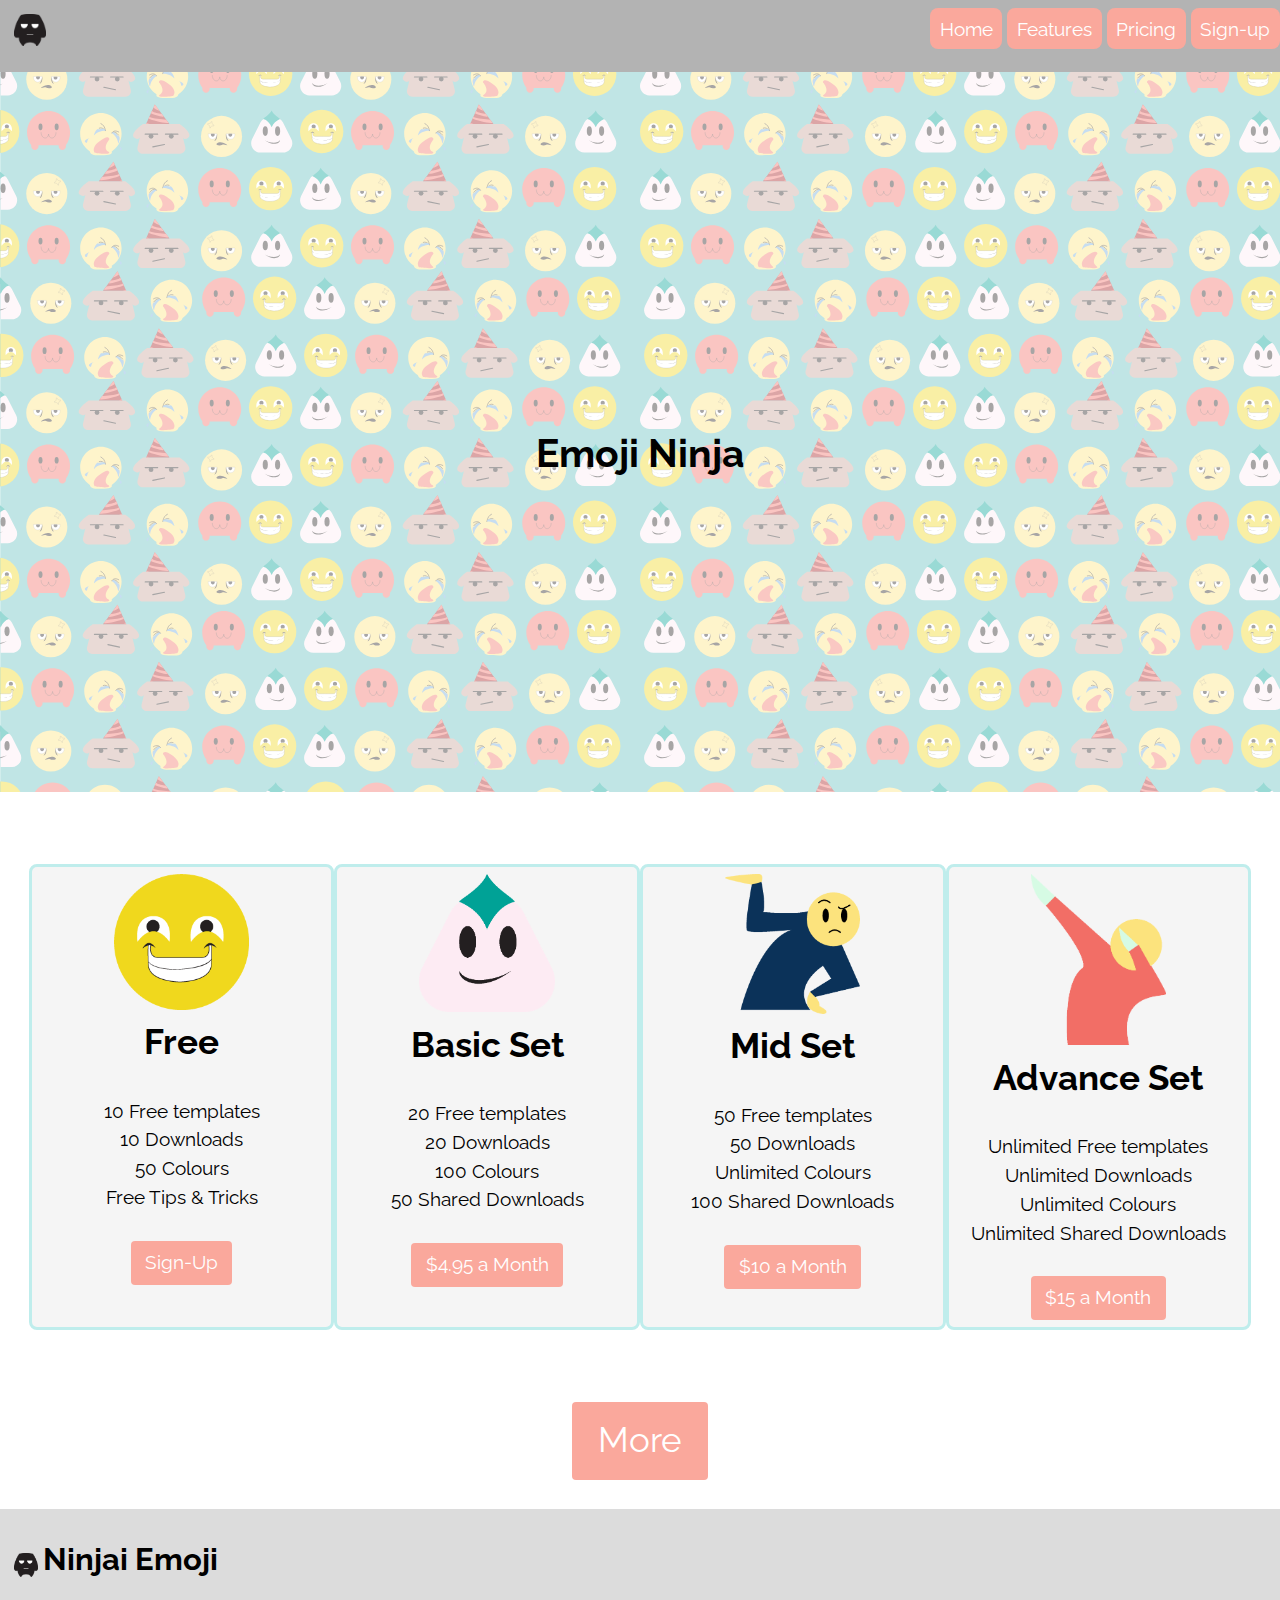
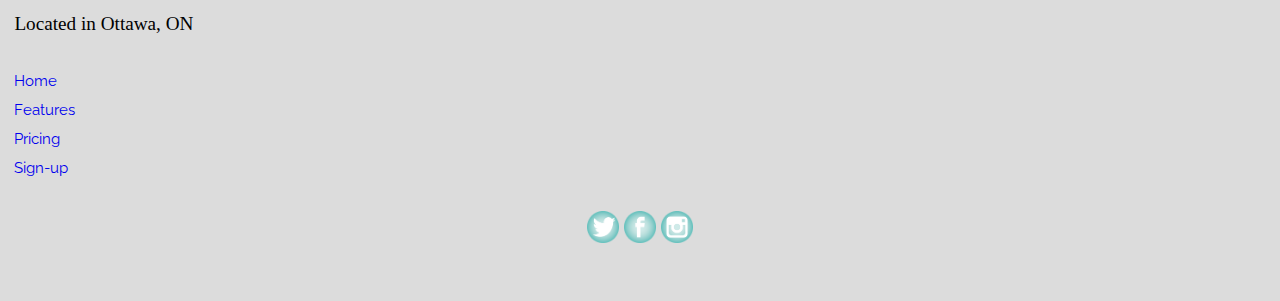
==== commit 2ac700b8: "somewhat got it there" ====
--- a/pricing.html
+++ b/pricing.html
@@ -12,7 +12,7 @@
 </head>
 <body>
 
-  <header class="nav pin push-0 pad-t">
+  <header class="nav pin push-0 pad-t-1-2">
     <div class="grid">
       <div class="unit xs-1-2 s-1-2 m-1-2 l-1-2">
         <a href="index.html">
@@ -58,15 +58,15 @@
       </div>
     </section>
 
-    <section>
-      <ul>
-        <li class="card">
-          <div>
-            <i>
-              <img class="icon i-96" src="images/icons-happy.png" alt="">
-            </i>
-            <h2>Free</h2>
-            <ul>
+    <section class="gutter pad-b-2">
+      <div class="grid">
+        <div class="unit xs-1 s-1 m-1-2 l-1-4 card-price island-1-4 push-1-2 gutter-1-2">
+          <div class="center-flow">
+            <img class="img-price" src="images/icons-happy.png" alt="">
+          </div>
+          <div class="text-center">
+            <h2 class="exa">Free</h2>
+            <ul class="list-group">
               <li>10 Free templates</li>
               <li>10 Downloads</li>
               <li>50 Colours</li>
@@ -76,15 +76,15 @@
               <a class="btn text-center" href="sign-up.html">Sign-Up</a>
             </div>
           </div>
-        </li>
+        </div>
 
-        <li class="card">
-          <div>
-            <i>
-              <img class="icon i-96" src="images/icons-werid.png" alt="">
-            </i>
-            <h2>Basic Set</h2>
-            <ul>
+        <div class="unit xs-1 s-1 m-1-2 l-1-4 card-price island-1-4 push-1-2 gutter-1-2">
+          <div class="center-flow">
+            <img class="img-price" src="images/icons-werid.png" alt="">
+          </div>
+          <div class="text-center">
+            <h2 class="exa">Basic Set</h2>
+            <ul class="list-group">
               <li>20 Free templates</li>
               <li>20 Downloads</li>
               <li>100 Colours</li>
@@ -94,15 +94,15 @@
               <a class="btn text-center" href="sign-up.html">$4.95 a Month</a>
             </div>
           </div>
-        </li>
+        </div>
 
-        <li class="card">
-          <div>
-            <i>
-              <img class="icon i-96" src="images/icons-what.png" alt="">
-            </i>
-            <h2>Mid Set</h2>
-            <ul>
+        <div class="unit xs-1 s-1 m-1-2 l-1-4 card-price island-1-4 push-1-2 gutter-1-2">
+          <div class="center-flow">
+            <img class="img-price" src="images/icons-what.png" alt="">
+          </div>
+          <div class="text-center">
+            <h2 class="exa">Mid Set</h2>
+            <ul class="list-group">
               <li>50 Free templates</li>
               <li>50 Downloads</li>
               <li>Unlimited Colours</li>
@@ -112,15 +112,15 @@
               <a class="btn text-center" href="sign-up.html">$10 a Month</a>
             </div>
           </div>
-        </li>
+        </div>
 
-        <li class="card">
-          <div>
-            <i>
-              <img class="icon i-96" src="images/icons-dab.png" alt="">
-            </i>
-            <h2>Advance Set</h2>
-            <ul>
+        <div class="unit xs-1 s-1 m-1-2 l-1-4 card-price island-1-4 push-1-2 gutter-1-2">
+          <div class="center-flow">
+            <img class="img-price" src="images/icons-dab.png" alt="">
+          </div>
+          <div class="text-center">
+            <h2 class="exa">Advance Set</h2>
+            <ul class="list-group">
               <li>Unlimited Free templates</li>
               <li>Unlimited Downloads</li>
               <li>Unlimited Colours</li>
@@ -129,13 +129,15 @@
             <div>
               <a class="btn text-center" href="sign-up.html">$15 a Month</a>
             </div>
-          </div>
-        </li>
-      </ul>
-      <div>
-        <a class="btn text-center" href="pricing.html">More</a>
+        </div>
+        </div>
       </div>
+
     </section>
+
+    <div class="center-flow pad-b">
+      <a class="btn text-center exa" href="pricing.html">More</a>
+    </div>
 
   </main>
 
--- a/css/main.css
+++ b/css/main.css
@@ -210,6 +210,16 @@
 
 /* Pricing page - css*/
 
+.card-price {
+  background-color: #f5f5f5;
+  border: 3px solid #bfedec;
+  border-radius: 8px;
+}
+
+.img-price {
+  width: 50%;
+}
+
 /* Sign up page - css*/
 fieldset {
   border: 0;
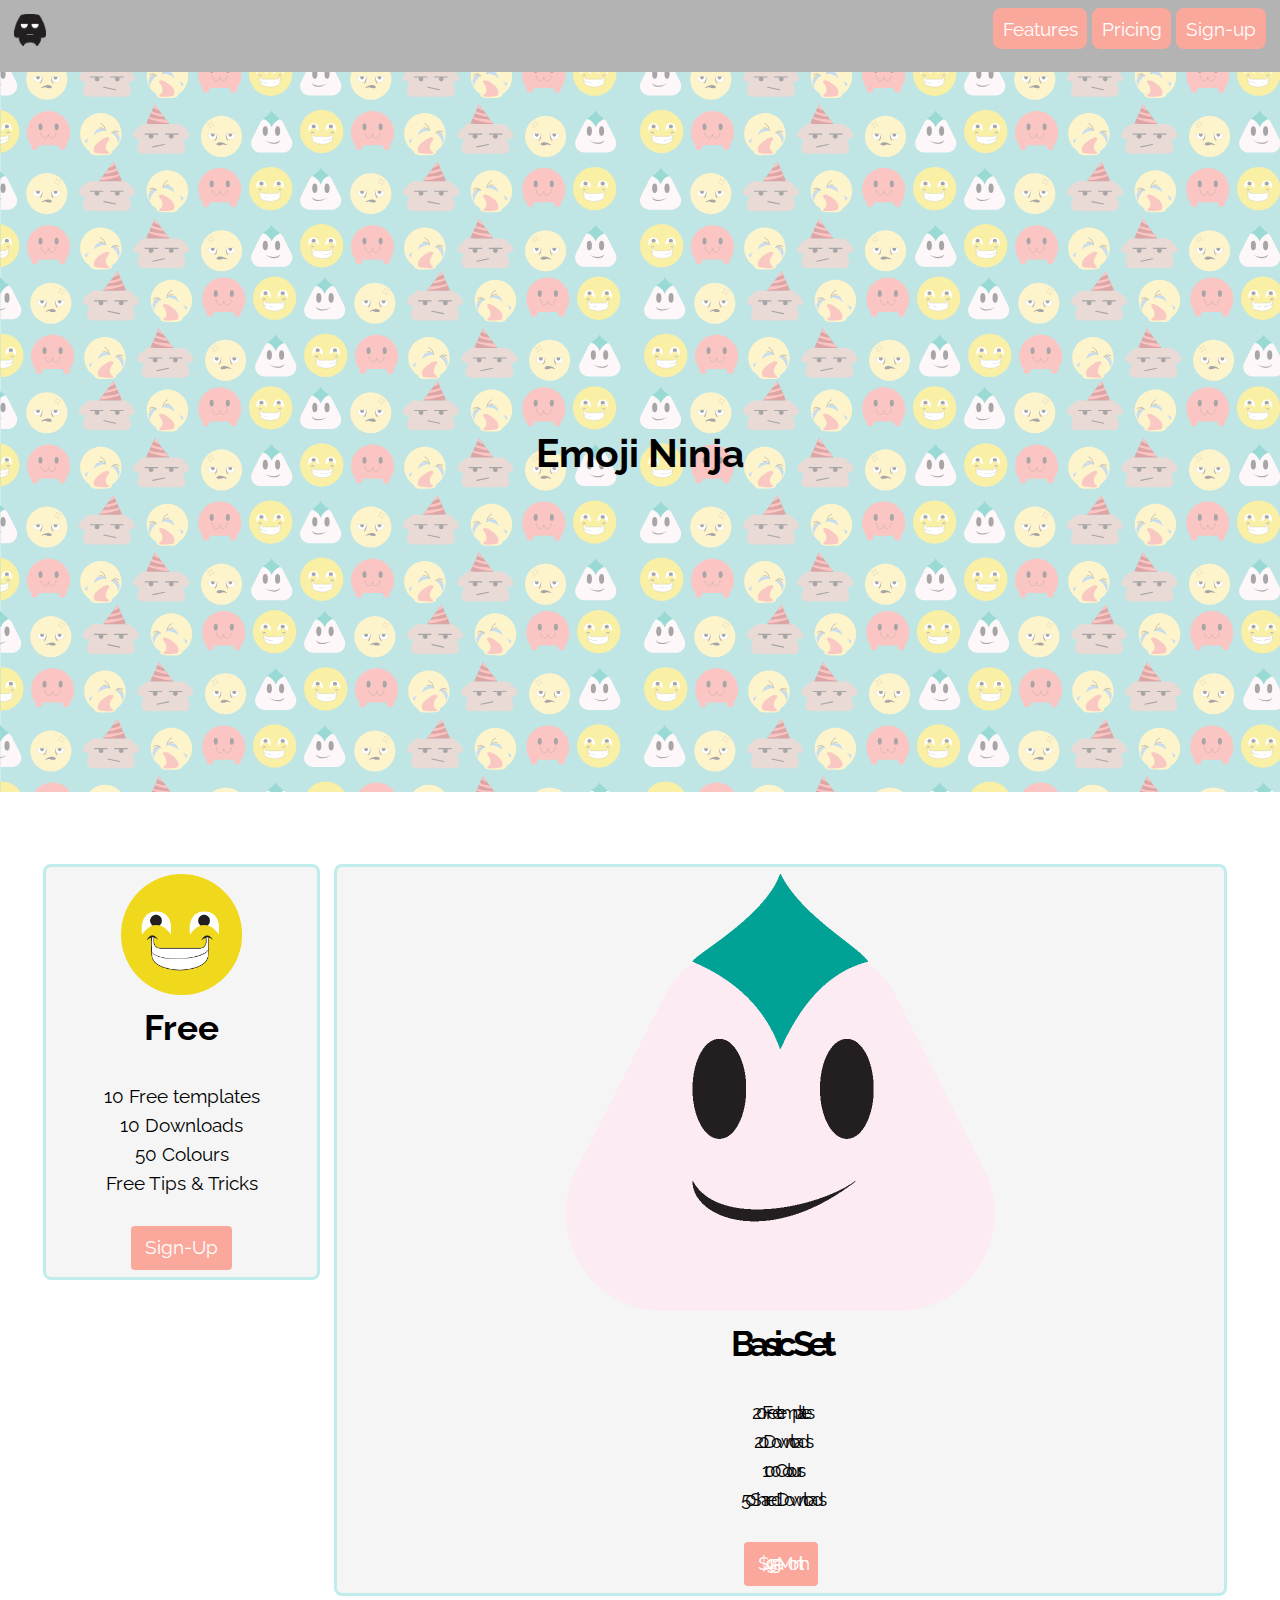
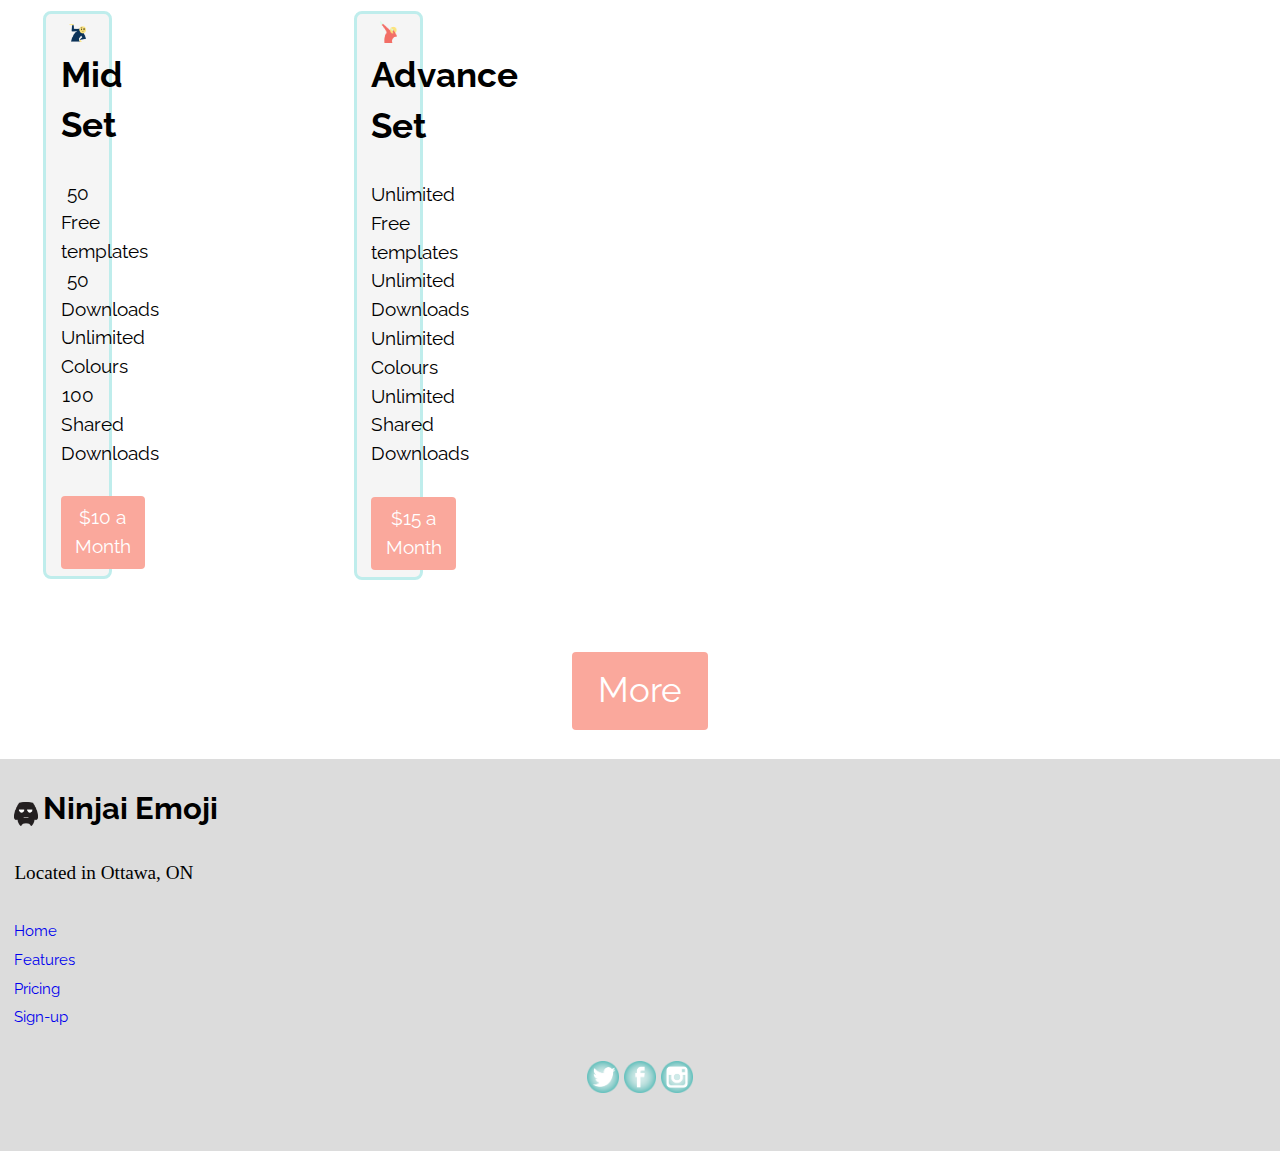
==== commit 1caa139a: "fixing the cards" ====
--- a/pricing.html
+++ b/pricing.html
@@ -21,29 +21,28 @@
           </i>
         </a>
       </div>
+      <div class="unit unit-xs-hidden unit-s-hidden m-1-2 l-1-2 gutter-1-2">
+        <nav class="right">
+          <ul class="list-group-inline list-group">
+            <li><a class="btn btn-link" href="tour.html">Features</a></li>
+            <li><a class="btn btn-link" href="pricing.html">Pricing</a></li>
+            <li><a class="btn btn-link" href="sign-up.html">Sign-up</a></li>
+          </ul>
+        </nav>
+      </div>
       <div class="unit xs-1-2 s-1-2 unit-m-hidden unit-l-hidden gutter-1-2">
         <nav class="right">
           <div class="dropdown push-1-2">
             <button class="dropbtn">Menu</button>
-            <ul class="dropdown-content">
-              <li><a href="index.html">Home</a></li>
+            <ul class="dropdown-content list-group">
               <li><a href="tour.html">Features</a></li>
-              <li><a href="">Pricing</a></li>
+              <li><a href="pricing.html">Pricing</a></li>
               <li><a href="sign-up.html">Sign-up</a></li>
             </ul>
           </div>
         </nav>
       </div>
-      <div class="unit unit-xs-hidden unit-s-hidden m-1-2 l-1-2">
-        <nav class="right">
-          <ul class="list-group-inline">
-            <li><a class="btn btn-link" href="index.html">Home</a></li>
-            <li><a class="btn btn-link" href="tour.html">Features</a></li>
-            <li><a class="btn btn-link" href="">Pricing</a></li>
-            <li><a class="btn btn-link" href="sign-up.html">Sign-up</a></li>
-          </ul>
-        </nav>
-      </div>
+
     </div>
   </header>
 
@@ -60,76 +59,84 @@
 
     <section class="gutter pad-b-2">
       <div class="grid">
-        <div class="unit xs-1 s-1 m-1-2 l-1-4 card-price island-1-4 push-1-2 gutter-1-2">
-          <div class="center-flow">
-            <img class="img-price" src="images/icons-happy.png" alt="">
-          </div>
-          <div class="text-center">
-            <h2 class="exa">Free</h2>
-            <ul class="list-group">
-              <li>10 Free templates</li>
-              <li>10 Downloads</li>
-              <li>50 Colours</li>
-              <li>Free Tips & Tricks</li>
-            </ul>
-            <div>
-              <a class="btn text-center" href="sign-up.html">Sign-Up</a>
+        <div class="unit xs-1 s-1 m-1-2 l-1-4 gutter-1-2">
+          <div class="card-price island-1-4 push-1-2 gutter-1-2">
+            <div class="center-flow">
+              <img class="img-price" src="images/icons-happy.png" alt="">
+            </div>
+            <div class="text-center">
+              <h2 class="exa">Free</h2>
+              <ul class="list-group">
+                <li>10 Free templates</li>
+                <li>10 Downloads</li>
+                <li>50 Colours</li>
+                <li>Free Tips & Tricks</li>
+              </ul>
+              <div>
+                <a class="btn text-center" href="sign-up.html">Sign-Up</a>
+              </div>
             </div>
           </div>
         </div>
 
-        <div class="unit xs-1 s-1 m-1-2 l-1-4 card-price island-1-4 push-1-2 gutter-1-2">
-          <div class="center-flow">
-            <img class="img-price" src="images/icons-werid.png" alt="">
-          </div>
-          <div class="text-center">
-            <h2 class="exa">Basic Set</h2>
-            <ul class="list-group">
-              <li>20 Free templates</li>
-              <li>20 Downloads</li>
-              <li>100 Colours</li>
-              <li>50 Shared Downloads</li>
-            </ul>
-            <div>
-              <a class="btn text-center" href="sign-up.html">$4.95 a Month</a>
+        <class="unit xs-1 s-1 m-1-2 l-1-4 gutter-1-2">
+          <div class="card-price island-1-4 push-1-2 gutter-1-2">
+            <div class="center-flow">
+              <img class="img-price" src="images/icons-werid.png" alt="">
+            </div>
+            <div class="text-center">
+              <h2 class="exa">Basic Set</h2>
+              <ul class="list-group">
+                <li>20 Free templates</li>
+                <li>20 Downloads</li>
+                <li>100 Colours</li>
+                <li>50 Shared Downloads</li>
+              </ul>
+              <div>
+                <a class="btn text-center" href="sign-up.html">$4.95 a Month</a>
+              </div>
             </div>
           </div>
         </div>
 
-        <div class="unit xs-1 s-1 m-1-2 l-1-4 card-price island-1-4 push-1-2 gutter-1-2">
-          <div class="center-flow">
-            <img class="img-price" src="images/icons-what.png" alt="">
-          </div>
-          <div class="text-center">
-            <h2 class="exa">Mid Set</h2>
-            <ul class="list-group">
-              <li>50 Free templates</li>
-              <li>50 Downloads</li>
-              <li>Unlimited Colours</li>
-              <li>100 Shared Downloads</li>
-            </ul>
-            <div>
-              <a class="btn text-center" href="sign-up.html">$10 a Month</a>
+        <div class="unit xs-1 s-1 m-1-2 l-1-4 gutter-1-2">
+          <div class="unit xs-1 s-1 m-1-2 l-1-4 card-price island-1-4 push-1-2 gutter-1-2">
+            <div class="center-flow">
+              <img class="img-price" src="images/icons-what.png" alt="">
+            </div>
+            <div class="text-center">
+              <h2 class="exa">Mid Set</h2>
+              <ul class="list-group">
+                <li>50 Free templates</li>
+                <li>50 Downloads</li>
+                <li>Unlimited Colours</li>
+                <li>100 Shared Downloads</li>
+              </ul>
+              <div>
+                <a class="btn text-center" href="sign-up.html">$10 a Month</a>
+              </div>
             </div>
           </div>
         </div>
 
-        <div class="unit xs-1 s-1 m-1-2 l-1-4 card-price island-1-4 push-1-2 gutter-1-2">
-          <div class="center-flow">
-            <img class="img-price" src="images/icons-dab.png" alt="">
+        <div class="unit xs-1 s-1 m-1-2 l-1-4 gutter-1-2">
+          <div class="unit xs-1 s-1 m-1-2 l-1-4 card-price island-1-4 push-1-2 gutter-1-2">
+            <div class="center-flow">
+              <img class="img-price" src="images/icons-dab.png" alt="">
+            </div>
+            <div class="text-center">
+              <h2 class="exa">Advance Set</h2>
+              <ul class="list-group">
+                <li>Unlimited Free templates</li>
+                <li>Unlimited Downloads</li>
+                <li>Unlimited Colours</li>
+                <li>Unlimited Shared Downloads</li>
+              </ul>
+              <div>
+                <a class="btn text-center" href="sign-up.html">$15 a Month</a>
+              </div>
+            </div>
           </div>
-          <div class="text-center">
-            <h2 class="exa">Advance Set</h2>
-            <ul class="list-group">
-              <li>Unlimited Free templates</li>
-              <li>Unlimited Downloads</li>
-              <li>Unlimited Colours</li>
-              <li>Unlimited Shared Downloads</li>
-            </ul>
-            <div>
-              <a class="btn text-center" href="sign-up.html">$15 a Month</a>
-            </div>
-        </div>
         </div>
       </div>
 
--- a/css/main.css
+++ b/css/main.css
@@ -232,3 +232,12 @@
 input {
   border-color: #faa89c;
 }
+
+.sin-img {
+  width: 65%;
+}
+
+.img-prices {
+  width: 15%;
+  margin: 0 auto;
+}
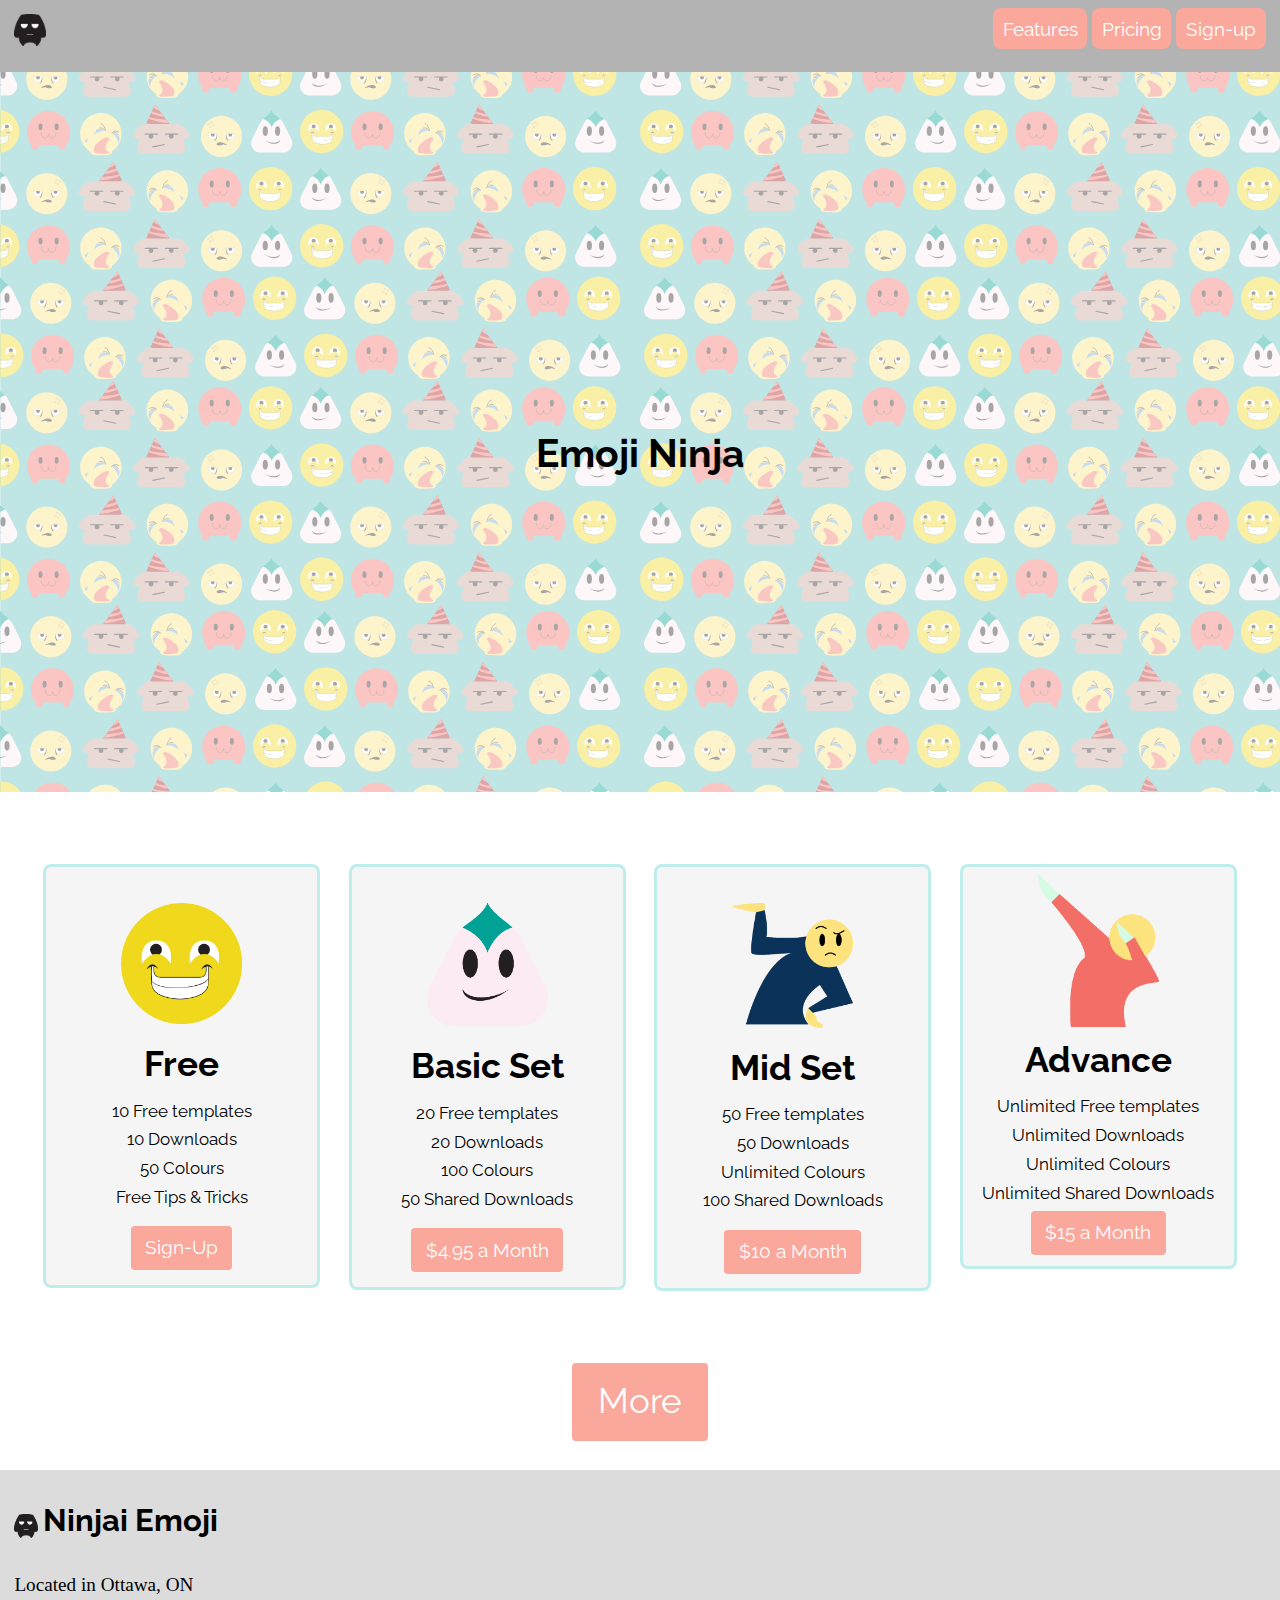
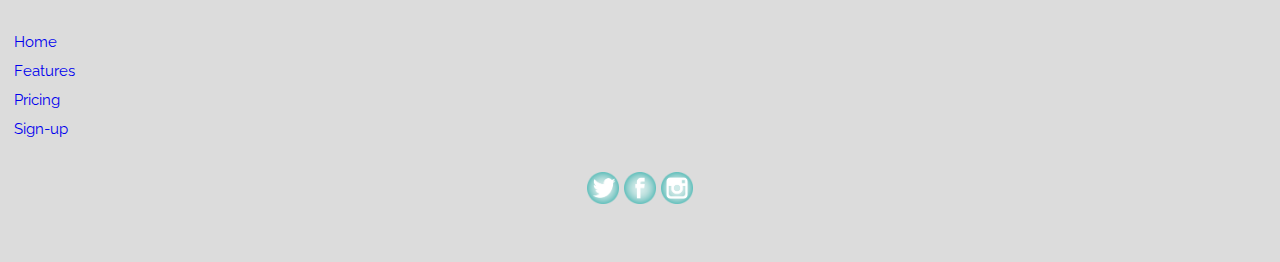
==== commit a88c38c5: "fixing pricing" ====
--- a/pricing.html
+++ b/pricing.html
@@ -59,80 +59,80 @@
 
     <section class="gutter pad-b-2">
       <div class="grid">
-        <div class="unit xs-1 s-1 m-1-2 l-1-4 gutter-1-2">
+        <div class="unit-content-distribute unit xs-1 s-1 m-1-2 l-1-4 gutter-1-2">
           <div class="card-price island-1-4 push-1-2 gutter-1-2">
-            <div class="center-flow">
+            <div class="center-flow pad-t pad-b-1-4">
               <img class="img-price" src="images/icons-happy.png" alt="">
             </div>
-            <div class="text-center">
-              <h2 class="exa">Free</h2>
-              <ul class="list-group">
+            <div class="text-center content-fill">
+              <h2 class="exa push-1-4">Free</h2>
+              <ul class="milli list-group push-1-2">
                 <li>10 Free templates</li>
                 <li>10 Downloads</li>
                 <li>50 Colours</li>
                 <li>Free Tips & Tricks</li>
               </ul>
-              <div>
+              <div class="push-1-4">
                 <a class="btn text-center" href="sign-up.html">Sign-Up</a>
               </div>
             </div>
           </div>
         </div>
 
-        <class="unit xs-1 s-1 m-1-2 l-1-4 gutter-1-2">
+        <div class="unit-content-distribute unit xs-1 s-1 m-1-2 l-1-4 gutter-1-2">
           <div class="card-price island-1-4 push-1-2 gutter-1-2">
-            <div class="center-flow">
+            <div class="center-flow pad-t pad-b-1-4">
               <img class="img-price" src="images/icons-werid.png" alt="">
             </div>
-            <div class="text-center">
-              <h2 class="exa">Basic Set</h2>
-              <ul class="list-group">
+            <div class="text-center content-fill">
+              <h2 class="exa push-1-4">Basic Set</h2>
+              <ul class="milli list-group push-1-2">
                 <li>20 Free templates</li>
                 <li>20 Downloads</li>
                 <li>100 Colours</li>
                 <li>50 Shared Downloads</li>
               </ul>
-              <div>
+              <div class="push-1-4">
                 <a class="btn text-center" href="sign-up.html">$4.95 a Month</a>
               </div>
             </div>
           </div>
         </div>
 
-        <div class="unit xs-1 s-1 m-1-2 l-1-4 gutter-1-2">
-          <div class="unit xs-1 s-1 m-1-2 l-1-4 card-price island-1-4 push-1-2 gutter-1-2">
-            <div class="center-flow">
+        <div class="unit-content-distribute unit xs-1 s-1 m-1-2 l-1-4 gutter-1-2">
+          <div class="card-price island-1-4 push-1-2 gutter-1-2">
+            <div class="center-flow pad-t pad-b-1-4">
               <img class="img-price" src="images/icons-what.png" alt="">
             </div>
-            <div class="text-center">
-              <h2 class="exa">Mid Set</h2>
-              <ul class="list-group">
+            <div class="text-center content-fill">
+              <h2 class="exa push-1-4">Mid Set</h2>
+              <ul class="milli list-group push-1-2">
                 <li>50 Free templates</li>
                 <li>50 Downloads</li>
                 <li>Unlimited Colours</li>
                 <li>100 Shared Downloads</li>
               </ul>
-              <div>
+              <div class="push-1-4">
                 <a class="btn text-center" href="sign-up.html">$10 a Month</a>
               </div>
             </div>
           </div>
         </div>
 
-        <div class="unit xs-1 s-1 m-1-2 l-1-4 gutter-1-2">
-          <div class="unit xs-1 s-1 m-1-2 l-1-4 card-price island-1-4 push-1-2 gutter-1-2">
+        <div class="unit-content-distribute unit xs-1 s-1 m-1-2 l-1-4 gutter-1-2">
+          <div class="card-price island-1-4 push-1-2 gutter-1-2">
             <div class="center-flow">
               <img class="img-price" src="images/icons-dab.png" alt="">
             </div>
-            <div class="text-center">
-              <h2 class="exa">Advance Set</h2>
-              <ul class="list-group">
+            <div class="text-center content-fill">
+              <h2 class="exa push-1-4">Advance</h2>
+              <ul class="milli list-group push-1-8">
                 <li>Unlimited Free templates</li>
                 <li>Unlimited Downloads</li>
                 <li>Unlimited Colours</li>
                 <li>Unlimited Shared Downloads</li>
               </ul>
-              <div>
+              <div class="push-1-8">
                 <a class="btn text-center" href="sign-up.html">$15 a Month</a>
               </div>
             </div>
--- a/css/main.css
+++ b/css/main.css
@@ -200,14 +200,6 @@
   background-color: #f5f5f5;
 }
 
-@media only screen and (min-width: 60em) {
-
-  .table-wrapper {
-    overflow: visible;
-  }
-
-}
-
 /* Pricing page - css*/
 
 .card-price {
@@ -241,3 +233,11 @@
   width: 15%;
   margin: 0 auto;
 }
+
+@media only screen and (min-width: 60em) {
+
+  .table-wrapper {
+    overflow: visible;
+  }
+
+}
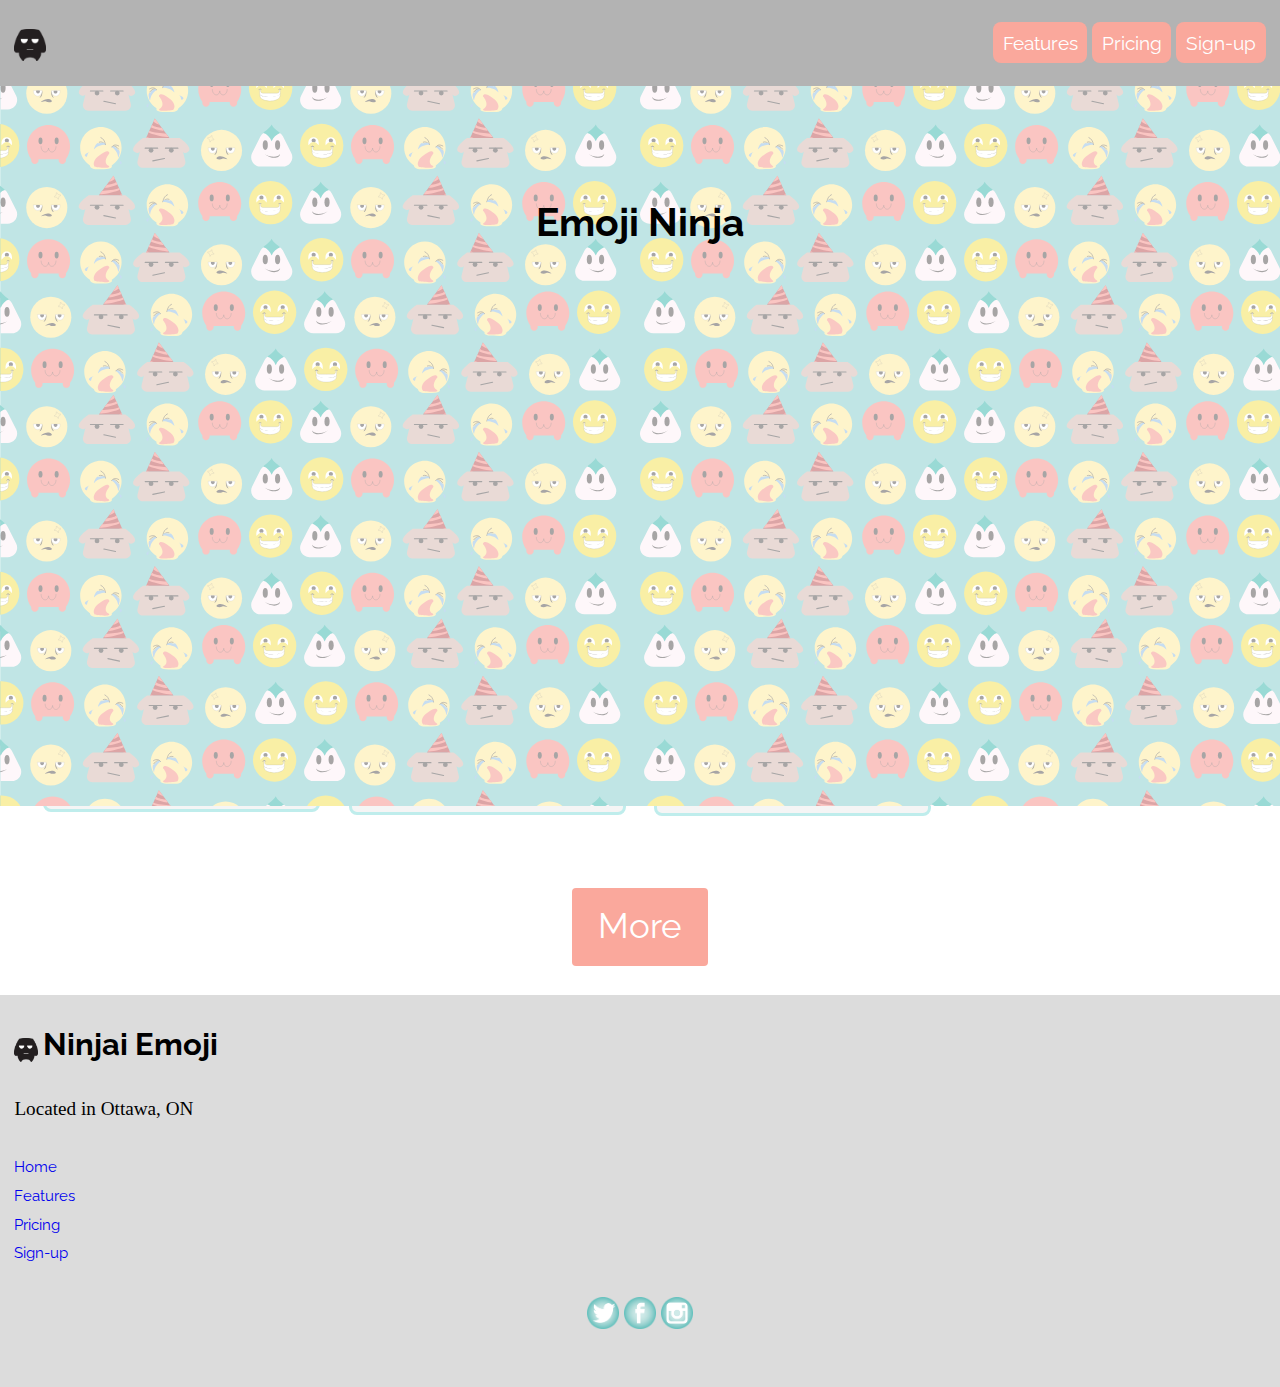
==== commit a1a5fcbf: "fix banner on feature" ====
--- a/pricing.html
+++ b/pricing.html
@@ -12,7 +12,7 @@
 </head>
 <body>
 
-  <header class="nav pin push-0 pad-t-1-2">
+  <header class="nav pin push-0 pad-t">
     <div class="grid">
       <div class="unit xs-1-2 s-1-2 m-1-2 l-1-2">
         <a href="index.html">
--- a/css/main.css
+++ b/css/main.css
@@ -21,6 +21,17 @@
   background-color: #b3b3b3;
 }
 
+.banner {
+  height: 15em;
+  background-image: url("../images/background-pattern.jpg");
+  background-repeat: repeat;
+  background-size: 250px auto;
+}
+
+.feature-body {
+  padding-top: 7em;
+}
+
 h1,
 h2,
 h3 {
@@ -32,8 +43,6 @@
   font-family: Lora, serif;
 }
 
-/* dropdown menu - for all pages*/
-
 a {
   list-style-type: none;
   text-decoration: none;
@@ -57,7 +66,6 @@
   padding: 5px;
   border: none;
   cursor: pointer;
-  border: 2px solid #bfedec;
   border-radius: 5px;
 }
 
@@ -96,13 +104,10 @@
   background-color: #faa89c;
   border: none;
 }
-/* all pages - css*/
 
 footer {
   background-color: #dcdcdc;
 }
-
-/* Home page - css*/
 
 .nav-links {
   background-color: #000;
@@ -110,7 +115,7 @@
 }
 
 .ban-img {
-  max-width: 70%;
+  width: 19em;
 }
 
 .price-home {
@@ -118,15 +123,13 @@
 }
 
 .img-phone {
-  width: 60%;
+  width: 50%;
 }
 
 .tips {
   background-color: #bfedec;
 }
 
-/* Features page - css*/
-
 .btn {
   background-color: #faa89c;
   border: none;
@@ -141,7 +144,11 @@
 }
 
 .img-tools {
-  width: 50%;
+  max-height: 7em;
+}
+
+.img-icons {
+  width: 35%;
 }
 
 .card {
@@ -199,8 +206,6 @@
 .color-thing {
   background-color: #f5f5f5;
 }
-
-/* Pricing page - css*/
 
 .card-price {
   background-color: #f5f5f5;
@@ -212,7 +217,6 @@
   width: 50%;
 }
 
-/* Sign up page - css*/
 fieldset {
   border: 0;
 }
@@ -229,15 +233,48 @@
   width: 65%;
 }
 
+.img-color {
+  width: 60%;
+}
+
 .img-prices {
   width: 15%;
   margin: 0 auto;
 }
 
+[type="radio"] + label::before {
+  height: .8em;
+  width: .8em;
+}
+
+@media only screen and (min-width: 38em) {
+
+  .feature-body {
+    padding-top: 1em;
+  }
+
+}
+
 @media only screen and (min-width: 60em) {
 
   .table-wrapper {
     overflow: visible;
   }
 
-}
+  .img-flex {
+    width: 75%;
+  }
+
+  .feature-body {
+    padding-top: 0.5em;
+  }
+
+}
+
+@media only screen and (min-width: 90em) {
+
+  .feature-body {
+    padding-top: 0.5em;
+  }
+
+}
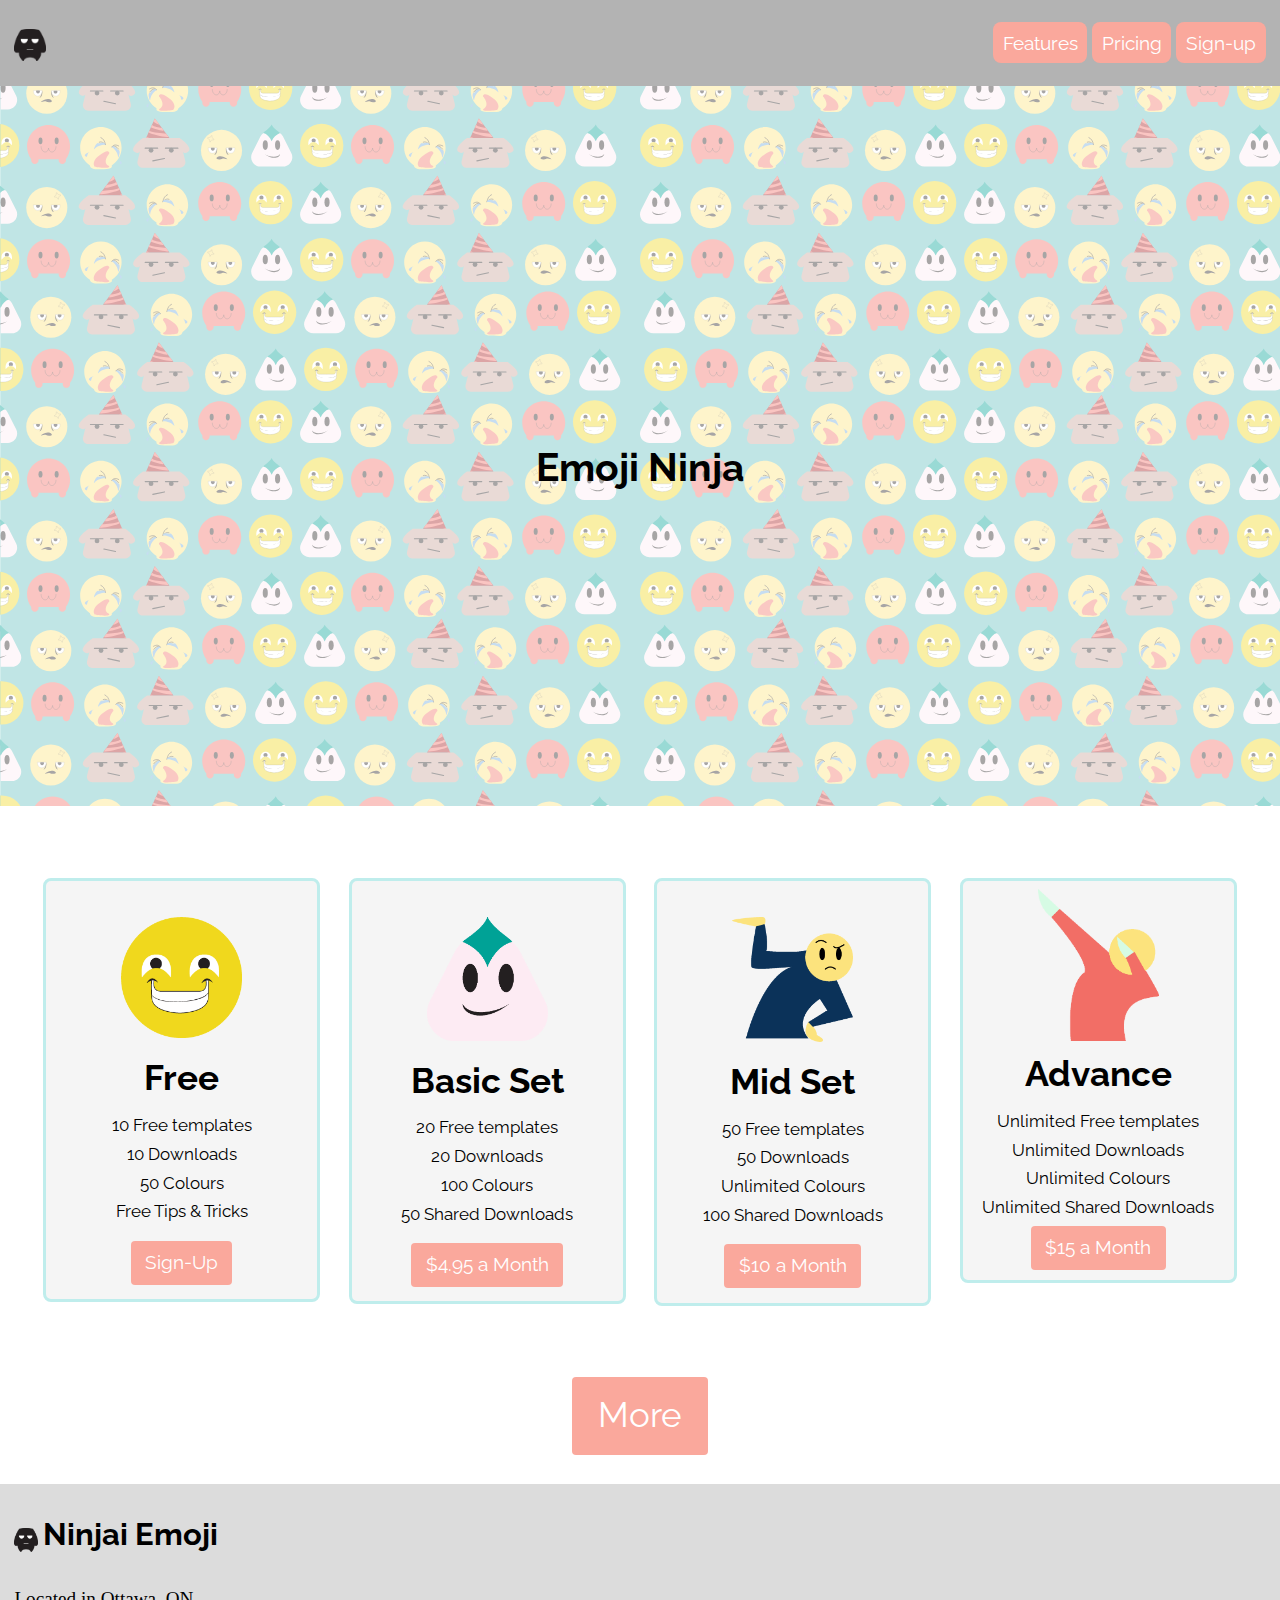
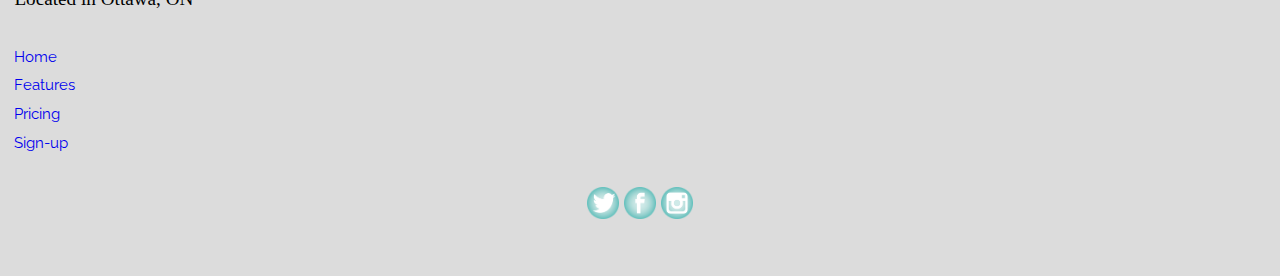
==== commit 9a181cb5: "think done" ====
--- a/pricing.html
+++ b/pricing.html
@@ -48,7 +48,7 @@
 
   <main>
 
-    <section class="banner push-1-2 pad-b-2 relative">
+    <section class="push-1-2 pad-b-2 relative">
       <div class="embed embed-16by9">
         <img class="embed-item" src="images/background-pricing.svg" alt="">
       </div>
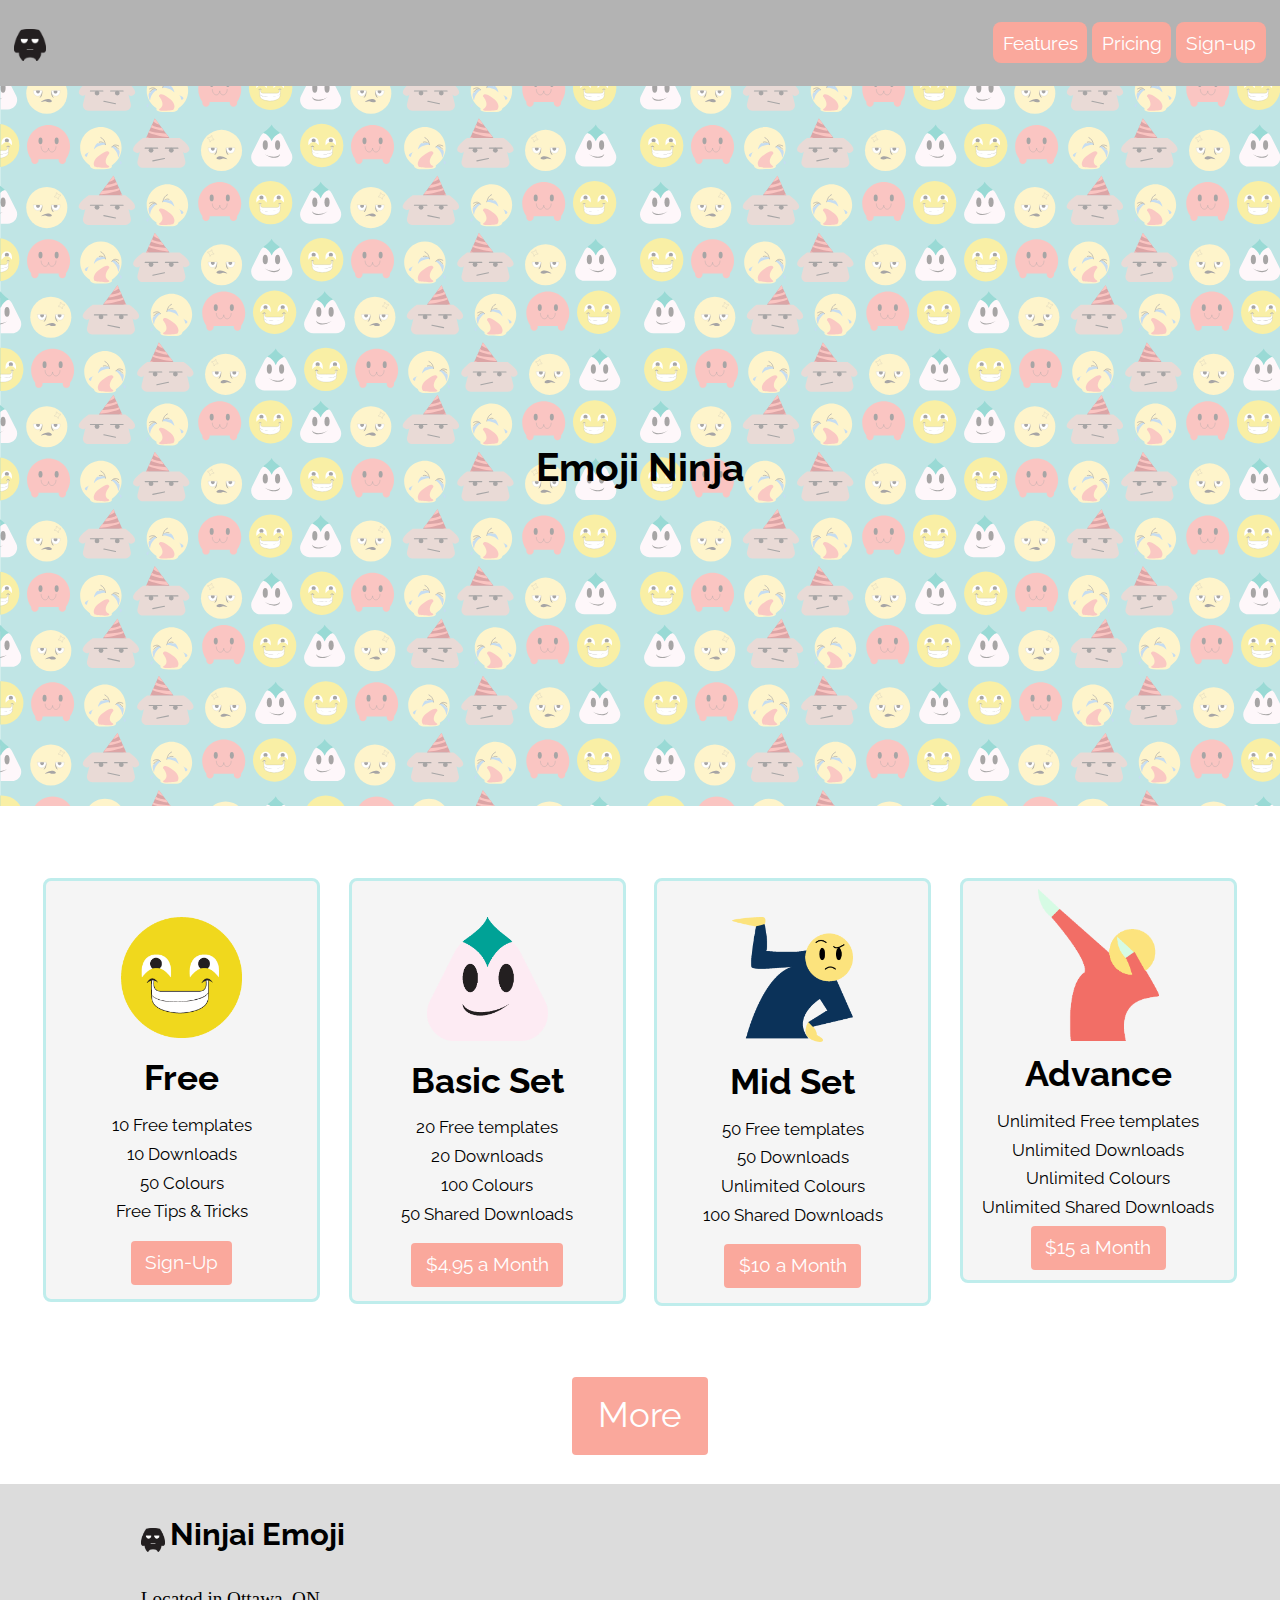
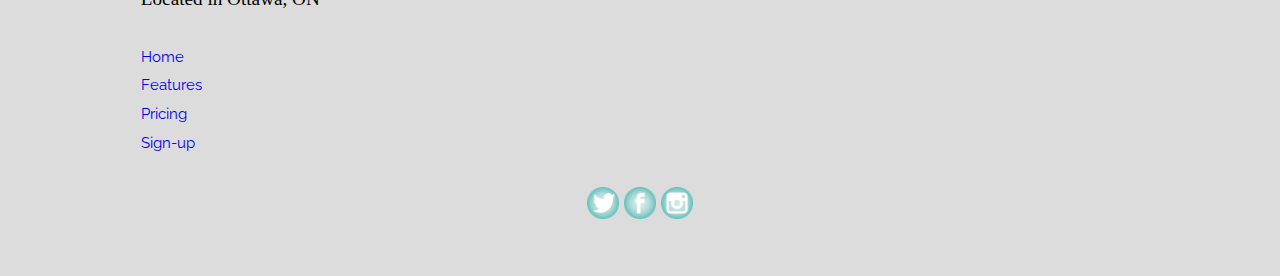
==== commit 2fd6f961: "fix the revisions for peers" ====
--- a/pricing.html
+++ b/pricing.html
@@ -150,31 +150,33 @@
 
   <footer class="pad-t gutter-1-2 pad-b">
 
-    <i class="inline-block">
-      <img class="icon i-24" src="images/logo-icon.png" alt="">
-    </i>
+    <div class="wrapper">
+      <i class="inline-block">
+        <img class="icon i-24" src="images/logo-icon.png" alt="">
+      </i>
 
-    <h2 class="inline-block">Ninjai Emoji</h2>
+      <h2 class="inline-block">Ninjai Emoji</h2>
 
-    <p>Located in Ottawa, ON</p>
-    <nav class="micro">
-      <ul class="list-group">
-        <li><a href="index.html">Home</a></li>
-        <li><a href="tour.html">Features</a></li>
-        <li><a href="pricing.html">Pricing</a></li>
-        <li><a href="sign-up.html">Sign-up</a></li>
-      </ul>
-    </nav>
-    <div class="center-flow push">
-      <i>
-        <img class="icon i-32" src="images/icons-twitter.png" alt="">
-      </i>
-      <i>
-        <img class="icon i-32" src="images/icons-facebook.png" alt="">
-      </i>
-      <i>
-        <img class="icon i-32" src="images/icons-instagram.png" alt="">
-      </i>
+      <p>Located in Ottawa, ON</p>
+      <nav class="micro">
+        <ul class="list-group">
+          <li><a href="index.html">Home</a></li>
+          <li><a href="tour.html">Features</a></li>
+          <li><a href="pricing.html">Pricing</a></li>
+          <li><a href="sign-up.html">Sign-up</a></li>
+        </ul>
+      </nav>
+      <div class="center-flow push">
+        <i>
+          <img class="icon i-32" src="images/icons-twitter.png" alt="">
+        </i>
+        <i>
+          <img class="icon i-32" src="images/icons-facebook.png" alt="">
+        </i>
+        <i>
+          <img class="icon i-32" src="images/icons-instagram.png" alt="">
+        </i>
+      </div>
     </div>
   </footer>
 
--- a/css/main.css
+++ b/css/main.css
@@ -247,12 +247,22 @@
   width: .8em;
 }
 
+.img-flex {
+  display: inline-block;
+  width: 50%;
+}
+
 @media only screen and (min-width: 38em) {
 
   .feature-body {
     padding-top: 1em;
   }
 
+  .img-flex {
+    display: inline-block;
+    width: 60%;
+  }
+
 }
 
 @media only screen and (min-width: 60em) {
@@ -266,7 +276,7 @@
   }
 
   .feature-body {
-    padding-top: 0.5em;
+    padding-top: .5em;
   }
 
 }
@@ -274,7 +284,11 @@
 @media only screen and (min-width: 90em) {
 
   .feature-body {
-    padding-top: 0.5em;
-  }
-
-}
+    padding-top: .5em;
+  }
+
+  .embed-item {
+    overflow: hidden;
+  }
+
+}
